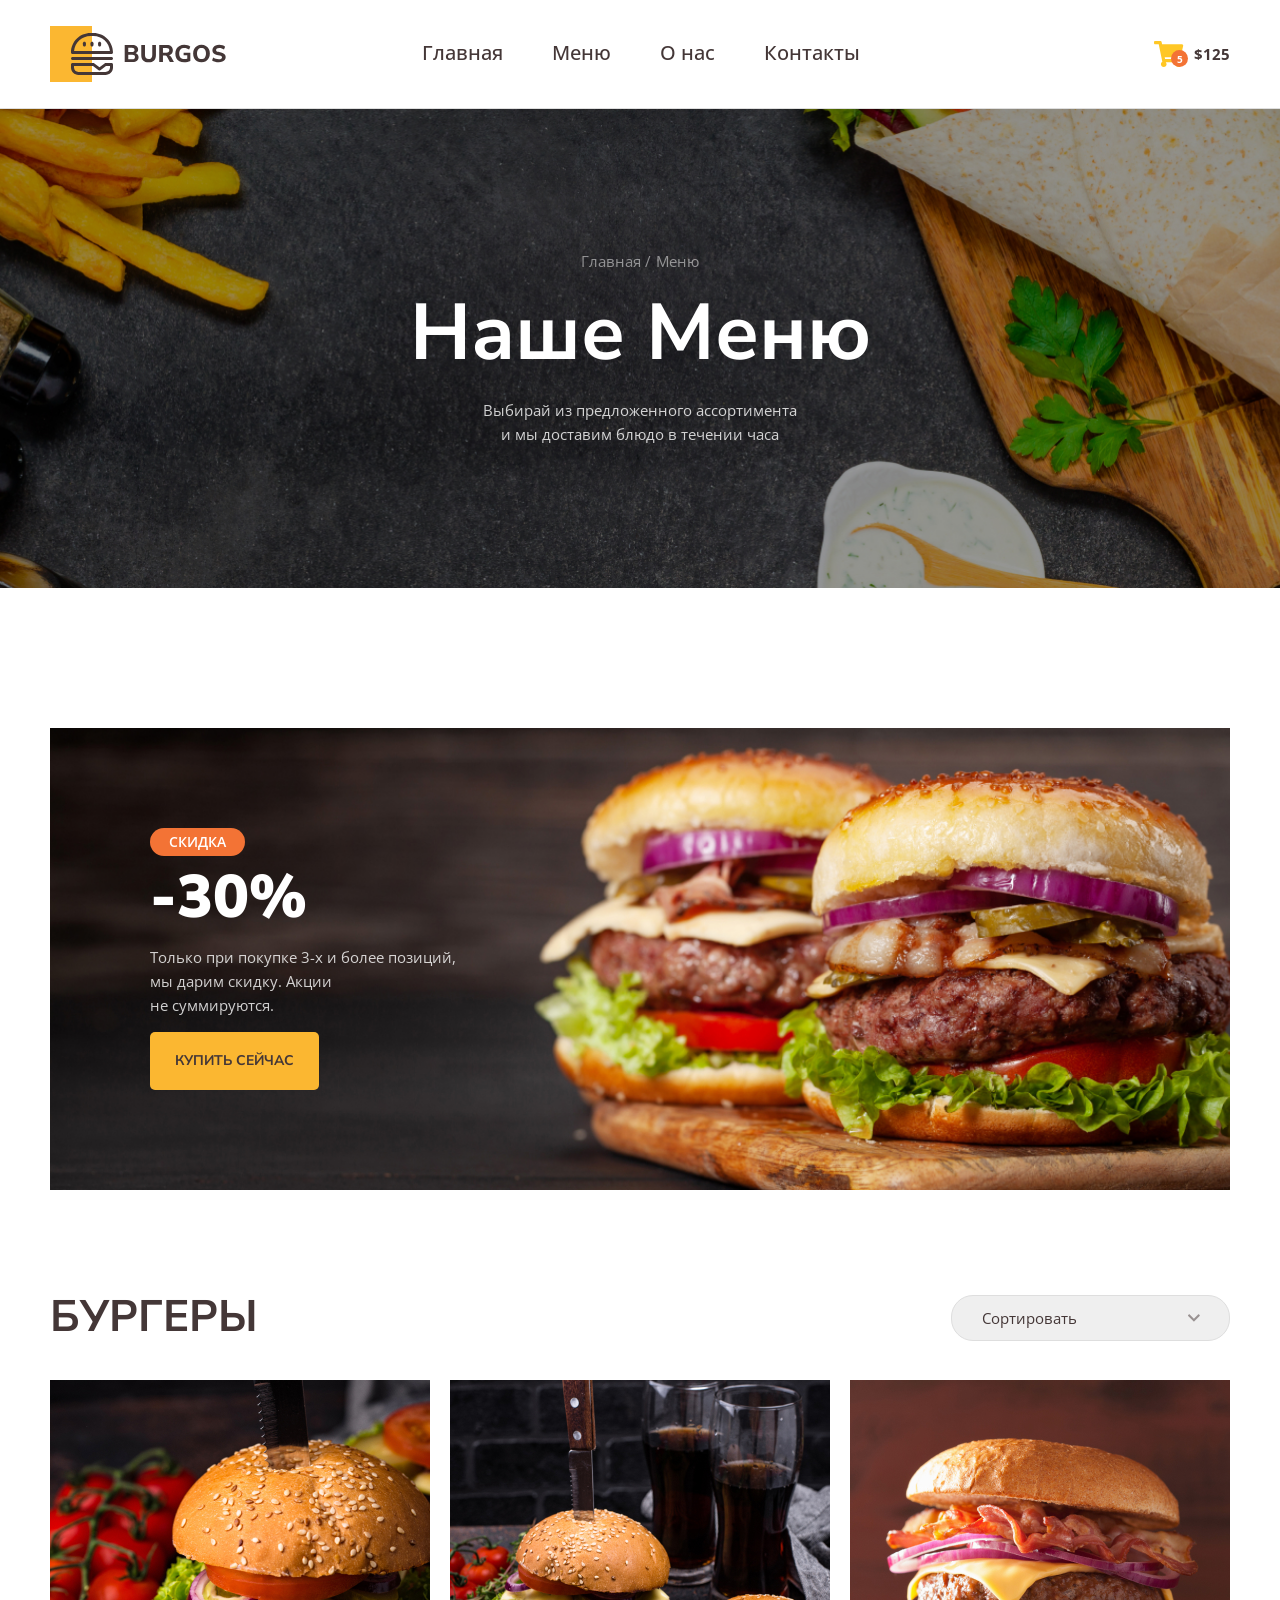
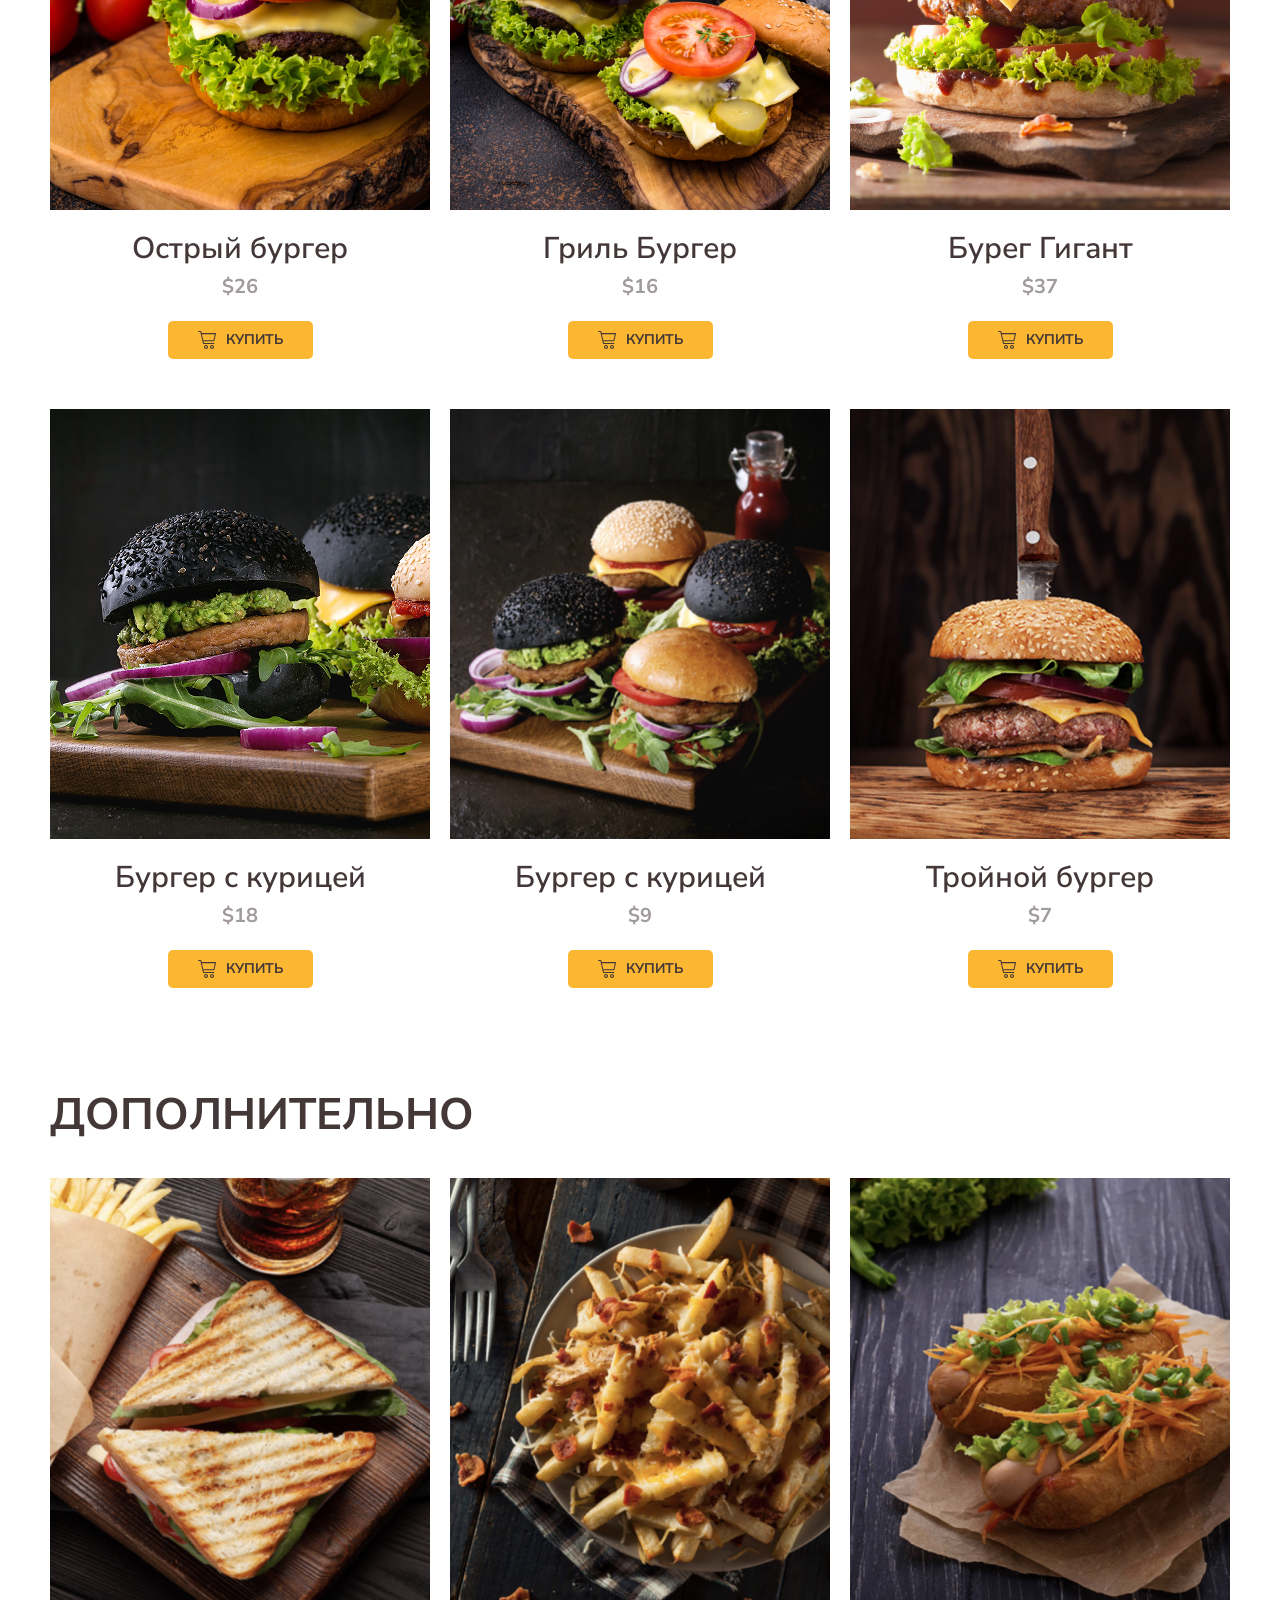
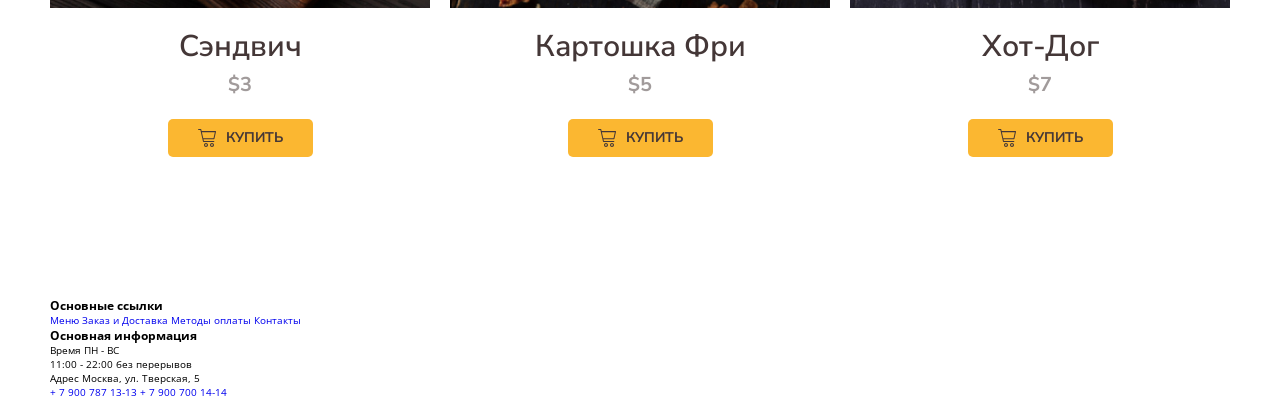
==== index.html @ 6059bffb "menu, additional, footer start" ====
<!DOCTYPE html>
<html lang="ru">

<head>
  <meta charset="UTF-8">
  <meta name="viewport" content="width=device-width, initial-scale=1.0">
  <title>Burger</title>
  <link rel="preconnect" href="https://fonts.googleapis.com">
  <link rel="preconnect" href="https://fonts.gstatic.com" crossorigin>
  <link
    href="https://fonts.googleapis.com/css2?family=Nunito+Sans:ital,opsz,wght@0,6..12,200..1000;1,6..12,200..1000&family=Open+Sans:ital,wght@0,300..800;1,300..800&display=swap"
    rel="stylesheet">
  <link rel="stylesheet" href="css/style.css">
</head>

<body>
  <header class="header">
    <div class="container">
      <div class="header-wrapper">
        <div class="logo"></div>
        <nav class="nav">
          <a class="nav-link" href="#">Главная</a>
          <a class="nav-link" href="#">Меню</a>
          <a class="nav-link" href="#">О нас</a>
          <a class="nav-link" href="#">Контакты</a>
        </nav>
        <a class="cart" href="#">
          $125
          <span class="cart-count">5</span>
        </a>
      </div>
    </div>
  </header>
  <section class="hero">
    <div class="container">
      <ul class="breadcrumbs">
        <li class="breadcrumbs-item">
          <a class="breadcrumbs-link" href="#">Главная</a>
        </li>
        <li class="breadcrumbs-item">Меню</li>
      </ul>
      <h1 class="hero-title">Наше Меню</h1>
      <p class="hero-description">
        Выбирай из предложенного ассортимента и мы доставим блюдо в&nbsp;течении часа
      </p>
    </div>
  </section>
  <section class="banner">
    <div class="container">
      <div class="banner-wrapper">
        <h2 class="banner-title">
          <span>Скидка</span>
          -30%
        </h2>
        <p class="banner-description">
          Только при покупке 3-х и более позиций,
          мы дарим скидку. Акции не&nbsp;суммируются.
        </p>
        <button type="button" class="banner-btn">
          Купить сейчас
        </button>
      </div>
    </div>
  </section>
  <main>
    <section>
      <div class="container">
        <div class="menu">
          <div class="menu-header">
            <h2 class="menu-title">Бургеры</h2>
            <select class="menu-select">
              <option value="Сортировать" disabled selected>Сортировать</option>
              <option value="По умолчанию">По умолчанию</option>
              <option value="">По убыванию цены</option>
              <option value="">По возрастанию цены</option>
            </select>
          </div>
          <div class="menu-box">
            <div class="menu-item">
              <div class="menu-thumb">
                <img src="../img/menu/01.jpg" alt="Острый бургер">
              </div>
              <h3 class="menu-name">Острый бургер</h3>
              <p class="menu-price">$26</p>
              <button class="menu-btn" type="button">Купить</button>
            </div>
            <div class="menu-item">
              <div class="menu-thumb">
                <img src="../img/menu/02.jpg" alt="Гриль Бургер">
              </div>
              <h3 class="menu-name">Гриль Бургер</h3>
              <p class="menu-price">$16</p>
              <button class="menu-btn" type="button">Купить</button>
            </div>
            <div class="menu-item">
              <div class="menu-thumb">
                <img src="../img/menu/03.jpg" alt="Бурег Гигант">
              </div>
              <h3 class="menu-name">Бурег Гигант</h3>
              <p class="menu-price">$37</p>
              <button class="menu-btn" type="button">Купить</button>
            </div>
            <div class="menu-item">
              <div class="menu-thumb">
                <img src="../img/menu/04.jpg" alt="Бургер с курицей">
              </div>
              <h3 class="menu-name">Бургер с курицей</h3>
              <p class="menu-price">$18</p>
              <button class="menu-btn" type="button">Купить</button>
            </div>
            <div class="menu-item">
              <div class="menu-thumb">
                <img src="../img/menu/05.jpg" alt="Бургер с курицей">
              </div>
              <h3 class="menu-name">Бургер с курицей</h3>
              <p class="menu-price">$9</p>
              <button class="menu-btn" type="button">Купить</button>
            </div>
            <div class="menu-item">
              <div class="menu-thumb">
                <img src="../img/menu/06.jpg" alt="Тройной бургер">
              </div>
              <h3 class="menu-name">Тройной бургер</h3>
              <p class="menu-price">$7</p>
              <button class="menu-btn" type="button">Купить</button>
            </div>
          </div>
        </div>
      </div>
    </section>
    <section>
      <div class="container">
        <div class="menu">
          <div class="menu-header">
            <h2 class="menu-title">Дополнительно</h2>
          </div>
          <div class="menu-box menu-box--additional">
            <div class="menu-item">
              <div class="menu-thumb">
                <img src="../img/menu/add-01.jpg" alt="Сэндвич">
              </div>
              <h3 class="menu-name">Сэндвич</h3>
              <p class="menu-price">$3</p>
              <button class="menu-btn" type="button">Купить</button>
            </div>
            <div class="menu-item">
              <div class="menu-thumb">
                <img src="../img/menu/add-02.jpg" alt="Картошка Фри">
              </div>
              <h3 class="menu-name">Картошка Фри</h3>
              <p class="menu-price">$5</p>
              <button class="menu-btn" type="button">Купить</button>
            </div>
            <div class="menu-item">
              <div class="menu-thumb">
                <img src="../img/menu/add-03.jpg" alt="Хот-Дог">
              </div>
              <h3 class="menu-name">Хот-Дог</h3>
              <p class="menu-price">$7</p>
              <button class="menu-btn" type="button">Купить</button>
            </div>
          </div>
        </div>
      </div>
    </section>
  </main>

  <footer class="footer">
    <div class="container">
      <div class="footer-wrapper">
        <a class="footer-logo" href="#"></a>
        <div class="footer-item">
          <h3 class="footer-title">Основные ссылки</h3>
          <nav class="footer-nav">
            <a href="#">Меню</a>
            <a href="#">Заказ и Доставка</a>
            <a href="#">Методы оплаты</a>
            <a href="#">Контакты</a>
          </nav>
        </div>
        <div class="footer-item">
          <h3 class="footer-title">Основная информация</h3>
          <ul class="footer-list">
            <li>
              <span>Время</span>
              ПН - ВС<br>
              11:00 - 22:00 без перерывов
            </li>
            <li>
              <span>Адрес</span>
              Москва, ул. Тверская, 5
            </li>
          </ul>
        </div>
        <div class="footer-item">
          <a class="footer-tel" href="tel:+79007871313">+ 7 900 787 13-13</a>
          <a class="footer-tel" href="tel:+79007001414">+ 7 900 700 14-14</a>
        </div>
      </div>
    </div>
  </footer>

</body>

</html>
---- css/style.css ----
html {
  box-sizing: border-box;
}

*,
*::after,
*::before {
  box-sizing: inherit;
}

ul[class],
ol[class] {
  padding: 0;
}

ul[class] {
  list-style: none;
}

body,
h1,
h2,
h3,
h4,
h5,
h6,
p,
ul[class],
ol[class],
li,
figure,
figcaption,
blockquote,
dl,
dd {
  margin: 0;
}

img {
  display: block;
  max-width: 100%;
}

input,
button,
textarea,
select {
  font: inherit;
}

a {
  text-decoration: none;
}

/*** GENERAL STYLES ***/

:root {
  --open-sans: "Open Sans", sans-serif;
  --nanito-sans: "Nunito Sans", sans-serif;

  --accent-light: #fbb731;
  --accent-dark: #f37335;
  --dark: #443737;
  --light: #fff;
  --light-rgb: 255, 255, 255;
  --dark-rgb: 68, 55, 55;

  --line: #dedede;
}

html {
  font-size: 62.5%;
}

body {
  font-family: var(--open-sans);
}

.container {
  width: 100%;
  max-width: 121rem;
  margin: 0 auto;
  padding: 0 1.5rem;
}

/*** HEADER ***/

.header {
  border-bottom: 1px solid var(--line);
}

.header-wrapper {
  display: flex;
  align-items: center;
  gap: 19.6rem;
  padding: 2.6rem 0;
}

.logo {
  width: 17.6rem;
  height: 5.6rem;
  background-image: url(../img/logo.svg);
  background-repeat: no-repeat;
  background-size: contain;
}

.nav {
  flex-grow: 1;
  display: flex;
  gap: 4.9rem;
}

.nav-link {
  color: var(--dark);
  font-size: 2rem;
  font-weight: 500;
  line-height: 1.2;
}

.nav-link:after {
  content: "";
  display: block;
  width: 100%;
  height: 3px;
  border-radius: 1.5px;
  background-color: transparent;
}

.nav-link:hover:after {
  background-color: var(--accent-light);
}

.cart {
  display: flex;
  align-items: center;
  gap: 1rem;

  color: var(--dark);
  font-size: 1.5rem;
  font-weight: 700;
  position: relative;
}

.cart::before {
  content: "";
  display: block;
  width: 3rem;
  height: 2.6rem;
  background-image: url(../img/shopping-cart.svg);
  background-repeat: no-repeat;
  background-size: contain;
}

.cart-count {
  display: flex;
  align-items: center;
  justify-content: center;

  width: 1.7rem;
  height: 1.7rem;
  background-color: var(--accent-dark);
  border-radius: 100%;
  color: var(--light);
  font-size: 1rem;
  position: absolute;
  bottom: 0;
  left: 1.7rem;
}

/*** HERO ***/

.hero {
  background-image: url(../img/hero.jpg);
  background-repeat: no-repeat;
  background-size: cover;
  background-position: center center;
  text-align: center;
  padding: 14.2rem 0;
  margin-bottom: 14rem;
}

.breadcrumbs {
  display: flex;
  align-items: center;
  justify-content: center;
  gap: 1.5rem;
  color: rgba(var(--light-rgb), 0.5);
  font-size: 1.5rem;
}

.breadcrumbs-item {
  position: relative;
}

.breadcrumbs-item:not(:last-child)::after {
  content: "/";
  position: absolute;
  right: -1rem;
}

.breadcrumbs-link {
  color: rgba(var(--light-rgb), 0.5);
}

.breadcrumbs-link:hover {
  color: var(--accent-light);
}

.hero-title {
  font-family: var(--nanito-sans);
  font-size: 7.9rem;
  font-weight: 700;
  color: var(--light);
  margin: 0.8rem 0 1.1rem;
}

.hero-description {
  max-width: 32rem;
  font-size: 1.5rem;
  line-height: 1.6;
  color: rgba(var(--light-rgb), 0.8);
  margin: 0 auto;
}

/*** BANNER ***/

.banner {
  color: var(--light);
}

.banner-wrapper {
  background-image: url(../img/banner.jpg);
  background-repeat: no-repeat;
  background-size: cover;
  padding: 10rem;
  margin-bottom: 10rem;
}

.banner-title {
  font-family: var(--nanito-sans);
  font-size: 6rem;
  font-weight: 900;
  line-height: 1.27;
  margin-bottom: 1rem;
}

.banner-title span {
  display: block;
  max-width: 9.5rem;

  background-color: var(--accent-dark);
  border-radius: 14px;

  font-family: var(--open-sans);
  font-size: 1.4rem;
  font-weight: 600;
  line-height: 1.28;
  text-transform: uppercase;
  text-align: center;
  padding: 0.5rem 0;
  margin-bottom: 0.3rem;
}

.banner-description {
  max-width: 30.8rem;
  font-size: 1.5rem;
  line-height: 1.6;
  color: rgba(var(--light-rgb), 0.8);
  margin-bottom: 1.5rem;
}

.banner-btn {
  max-height: 5.8rem;
  border: none;
  border-radius: 5px;
  color: var(--dark);
  background-color: var(--accent-light);
  cursor: pointer;

  font-family: var(--nanito-sans);
  font-size: 1.4rem;
  font-weight: 700;
  line-height: 1.28;
  text-transform: uppercase;
  text-align: center;
  padding: 2rem 2.5rem;
}

.banner-btn:hover {
  background-color: var(--accent-dark);
  color: var(--light);
}

/*** MENU ***/

.menu-header {
  display: flex;
  justify-content: space-between;
  align-items: center;
  margin-bottom: 3.4rem;
}

.menu-title {
  font-family: var(--nanito-sans);
  font-weight: 700;
  font-size: 4.4rem;
  line-height: 1.27;
  text-transform: uppercase;
  color: var(--dark);
}

.menu-select {
  flex-basis: 27.9rem;
  border: 1px solid var(--line);
  border-radius: 22px;

  appearance: none;
  background-image: url(../img/chevron-down.svg);
  background-size: 1.2rem 0.8rem;
  background-repeat: no-repeat;
  background-position: 89% center;

  font-weight: 400;
  font-size: 1.5rem;
  line-height: 1.6;
  color: var(--dark);
  padding: 1rem 3rem;
}

.menu-box {
  font-family: var(--nanito-sans);

  display: grid;
  grid-template-columns: repeat(3, 1fr);
  grid-template-rows: auto;
  gap: 5rem 2rem;
  margin-bottom: 10rem;
}

.menu-thumb {
  width: 100%;
  height: 43rem;
  position: relative;
  overflow: hidden;
  margin-bottom: 2rem;
}

.menu-thumb img {
  width: 100%;
  height: 100%;
  position: absolute;
  left: 50%;
  top: 50%;
  transform: translate(-50%, -50%);
  object-fit: cover;
}

.menu-name {
  font-size: 3rem;
  font-weight: 600;
  line-height: 1.27;
  text-align: center;
  color: var(--dark);
  margin-bottom: 0.5rem;
}

.menu-price {
  font-size: 2rem;
  font-weight: 700;
  line-height: 1.4;
  text-align: center;
  color: rgba(var(--dark-rgb), 0.5);
  margin-bottom: 2rem;
}

.menu-btn {
  margin: 0 auto;

  display: flex;
  align-items: center;
  justify-content: center;
  gap: 1rem;

  background-color: var(--accent-light);
  border: none;
  border-radius: 5px;
  cursor: pointer;

  font-size: 1.4rem;
  font-weight: 700;
  line-height: 1.29;
  text-align: center;
  text-transform: uppercase;
  color: var(--dark);
  padding: 1rem 3rem;
}

.menu-btn::before {
  content: "";
  display: block;
  width: 1.8rem;
  height: 1.8rem;
  background-image: url(../img/btn-cart.svg);
  background-repeat: no-repeat;
  background-size: contain;
}

/***  ADDITIONAL ***/

.menu-box--additional {
  margin-bottom: 14rem;
}

/*** FOOTER ***/
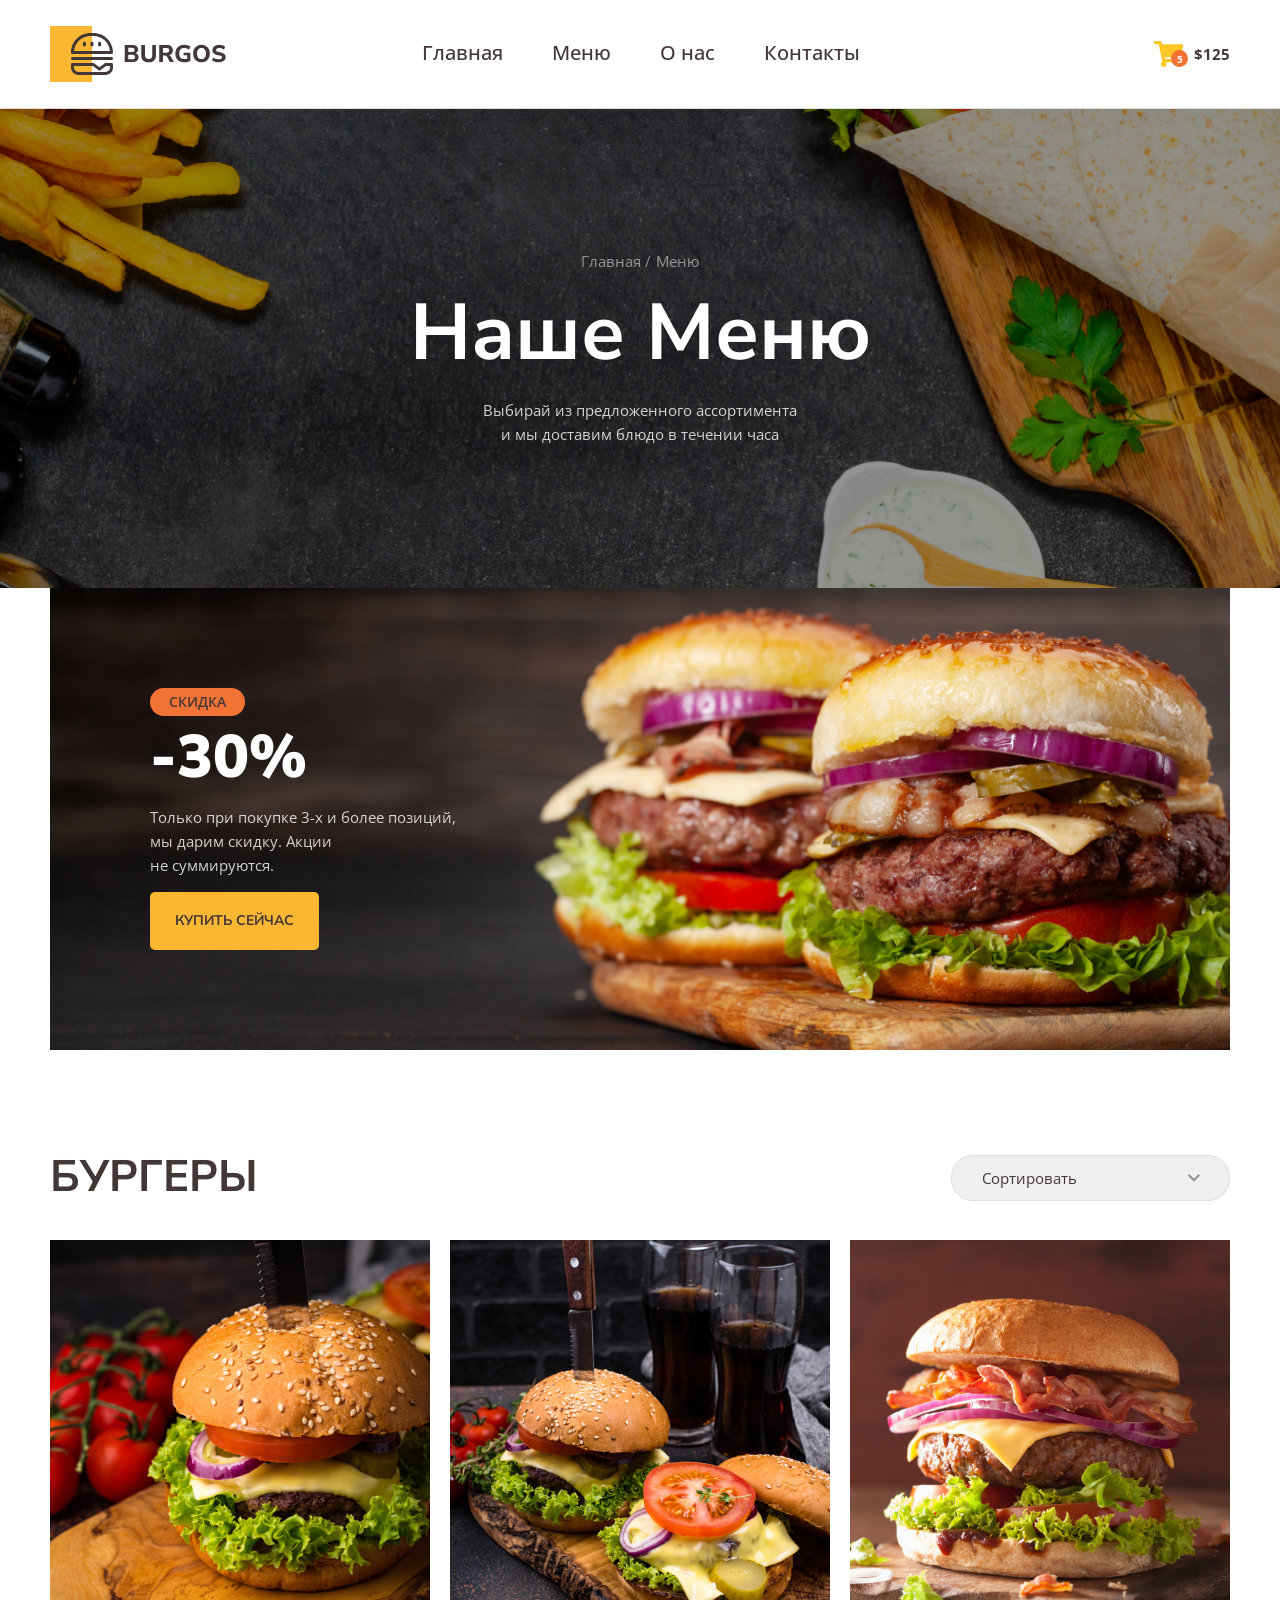
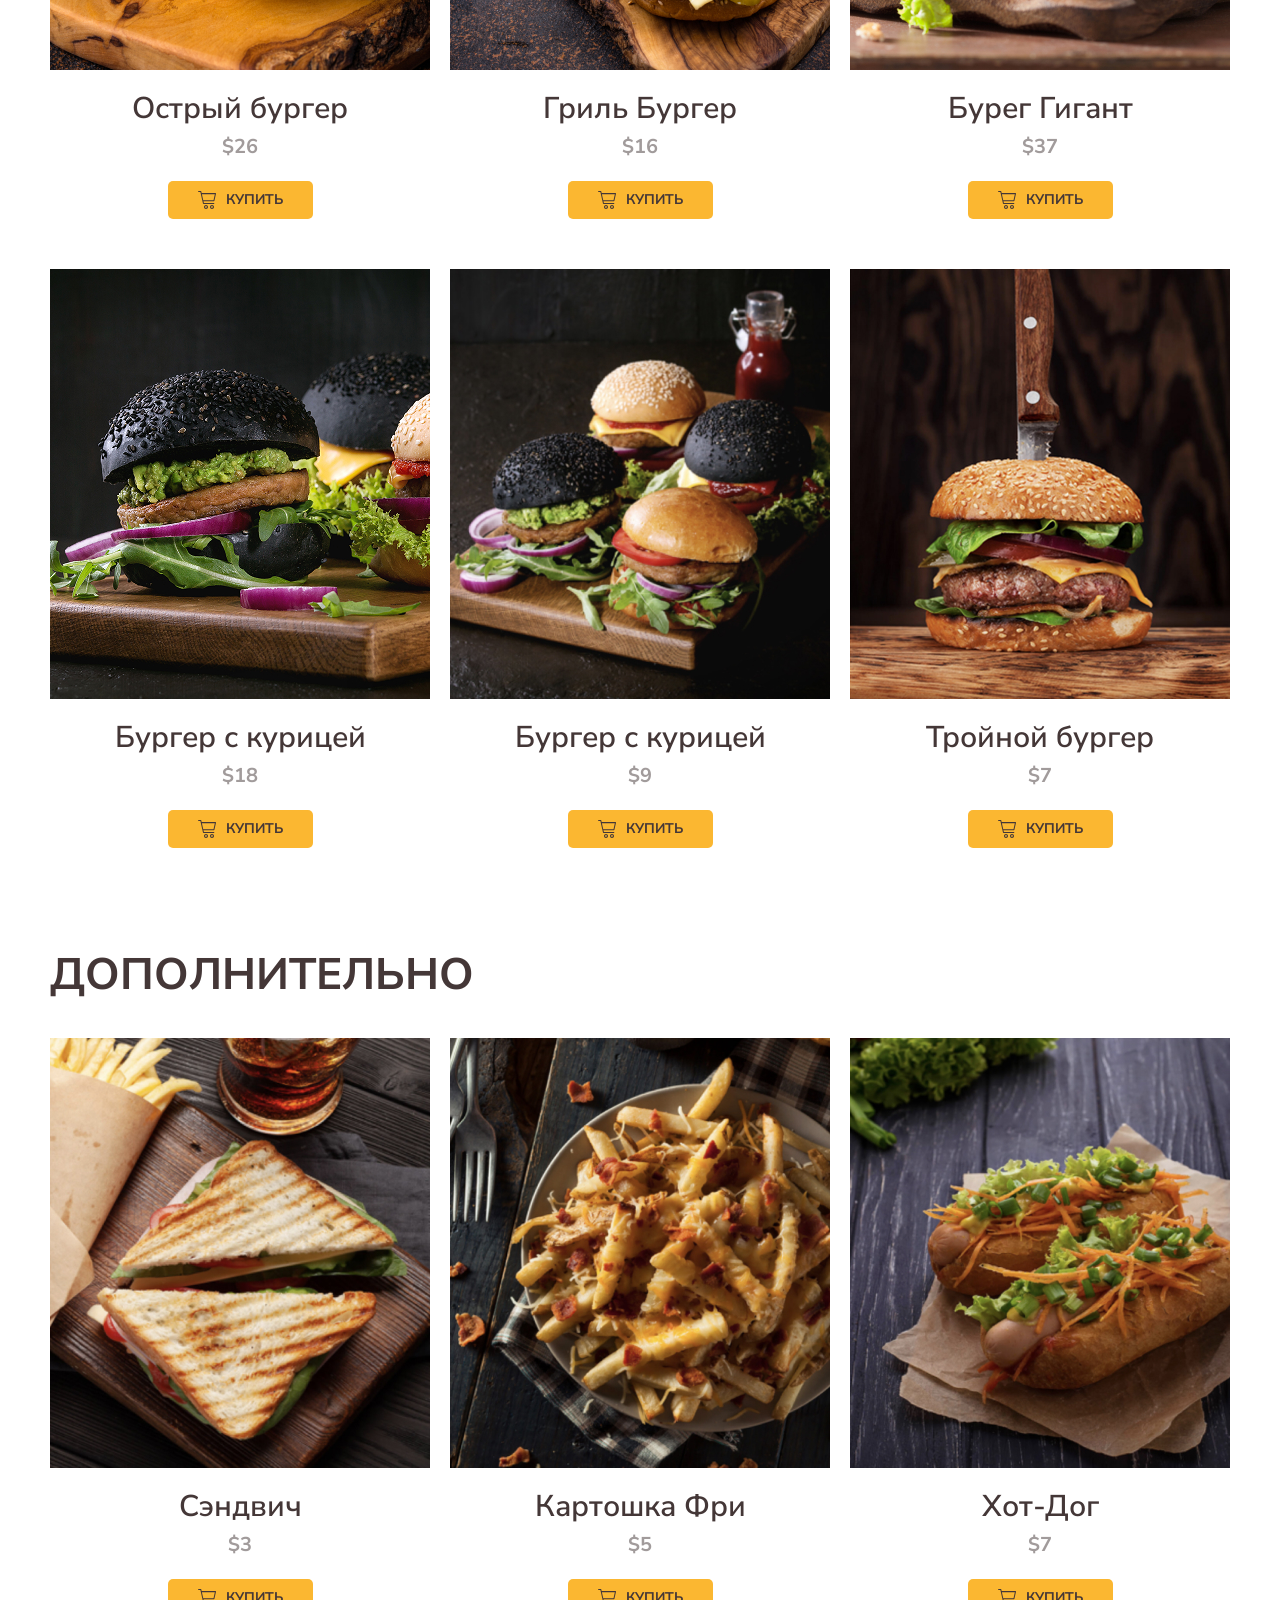
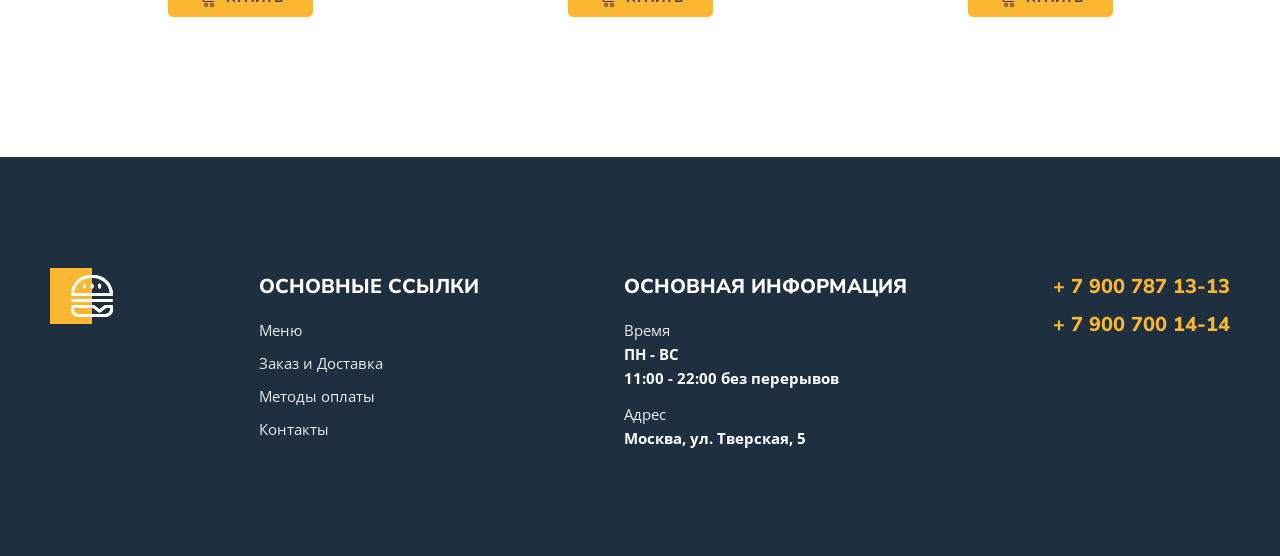
==== commit eb1502d3: "Footer and Contact page" ====
--- a/index.html
+++ b/index.html
@@ -78,7 +78,7 @@
           <div class="menu-box">
             <div class="menu-item">
               <div class="menu-thumb">
-                <img src="../img/menu/01.jpg" alt="Острый бургер">
+                <img src="img/menu/01.jpg" alt="Острый бургер">
               </div>
               <h3 class="menu-name">Острый бургер</h3>
               <p class="menu-price">$26</p>
@@ -86,7 +86,7 @@
             </div>
             <div class="menu-item">
               <div class="menu-thumb">
-                <img src="../img/menu/02.jpg" alt="Гриль Бургер">
+                <img src="img/menu/02.jpg" alt="Гриль Бургер">
               </div>
               <h3 class="menu-name">Гриль Бургер</h3>
               <p class="menu-price">$16</p>
@@ -94,7 +94,7 @@
             </div>
             <div class="menu-item">
               <div class="menu-thumb">
-                <img src="../img/menu/03.jpg" alt="Бурег Гигант">
+                <img src="img/menu/03.jpg" alt="Бурег Гигант">
               </div>
               <h3 class="menu-name">Бурег Гигант</h3>
               <p class="menu-price">$37</p>
@@ -102,7 +102,7 @@
             </div>
             <div class="menu-item">
               <div class="menu-thumb">
-                <img src="../img/menu/04.jpg" alt="Бургер с курицей">
+                <img src="img/menu/04.jpg" alt="Бургер с курицей">
               </div>
               <h3 class="menu-name">Бургер с курицей</h3>
               <p class="menu-price">$18</p>
@@ -110,7 +110,7 @@
             </div>
             <div class="menu-item">
               <div class="menu-thumb">
-                <img src="../img/menu/05.jpg" alt="Бургер с курицей">
+                <img src="img/menu/05.jpg" alt="Бургер с курицей">
               </div>
               <h3 class="menu-name">Бургер с курицей</h3>
               <p class="menu-price">$9</p>
@@ -118,7 +118,7 @@
             </div>
             <div class="menu-item">
               <div class="menu-thumb">
-                <img src="../img/menu/06.jpg" alt="Тройной бургер">
+                <img src="img/menu/06.jpg" alt="Тройной бургер">
               </div>
               <h3 class="menu-name">Тройной бургер</h3>
               <p class="menu-price">$7</p>
@@ -137,7 +137,7 @@
           <div class="menu-box menu-box--additional">
             <div class="menu-item">
               <div class="menu-thumb">
-                <img src="../img/menu/add-01.jpg" alt="Сэндвич">
+                <img src="img/menu/add-01.jpg" alt="Сэндвич">
               </div>
               <h3 class="menu-name">Сэндвич</h3>
               <p class="menu-price">$3</p>
@@ -145,7 +145,7 @@
             </div>
             <div class="menu-item">
               <div class="menu-thumb">
-                <img src="../img/menu/add-02.jpg" alt="Картошка Фри">
+                <img src="img/menu/add-02.jpg" alt="Картошка Фри">
               </div>
               <h3 class="menu-name">Картошка Фри</h3>
               <p class="menu-price">$5</p>
@@ -153,7 +153,7 @@
             </div>
             <div class="menu-item">
               <div class="menu-thumb">
-                <img src="../img/menu/add-03.jpg" alt="Хот-Дог">
+                <img src="img/menu/add-03.jpg" alt="Хот-Дог">
               </div>
               <h3 class="menu-name">Хот-Дог</h3>
               <p class="menu-price">$7</p>
@@ -168,25 +168,27 @@
   <footer class="footer">
     <div class="container">
       <div class="footer-wrapper">
-        <a class="footer-logo" href="#"></a>
+        <a class="footer-logo" href="#">
+          <img src="img/logo-light-min.svg" alt="Burger logo light">
+        </a>
         <div class="footer-item">
           <h3 class="footer-title">Основные ссылки</h3>
           <nav class="footer-nav">
-            <a href="#">Меню</a>
-            <a href="#">Заказ и Доставка</a>
-            <a href="#">Методы оплаты</a>
-            <a href="#">Контакты</a>
+            <a class="footer-link" href="#">Меню</a>
+            <a class="footer-link" href="#">Заказ и Доставка</a>
+            <a class="footer-link" href="#">Методы оплаты</a>
+            <a class="footer-link" href="#">Контакты</a>
           </nav>
         </div>
         <div class="footer-item">
           <h3 class="footer-title">Основная информация</h3>
           <ul class="footer-list">
-            <li>
+            <li class="footer-list-item">
               <span>Время</span>
               ПН - ВС<br>
               11:00 - 22:00 без перерывов
             </li>
-            <li>
+            <li class="footer-list-item">
               <span>Адрес</span>
               Москва, ул. Тверская, 5
             </li>
--- a/css/style.css
+++ b/css/style.css
@@ -74,6 +74,7 @@
 
 body {
   font-family: var(--open-sans);
+  font-weight: 400;
 }
 
 .container {
@@ -115,6 +116,8 @@
   font-size: 2rem;
   font-weight: 500;
   line-height: 1.2;
+
+  transition: all 0.3s;
 }
 
 .nav-link:after {
@@ -175,8 +178,11 @@
   background-size: cover;
   background-position: center center;
   text-align: center;
-  padding: 14.2rem 0;
-  margin-bottom: 14rem;
+  padding: 14.2rem;
+}
+
+.hero-contact {
+  background-image: url(../img/hero-contact.jpg);
 }
 
 .breadcrumbs {
@@ -284,6 +290,8 @@
   text-transform: uppercase;
   text-align: center;
   padding: 2rem 2.5rem;
+
+  transition: all 0.3s;
 }
 
 .banner-btn:hover {
@@ -320,7 +328,6 @@
   background-repeat: no-repeat;
   background-position: 89% center;
 
-  font-weight: 400;
   font-size: 1.5rem;
   line-height: 1.6;
   color: var(--dark);
@@ -340,19 +347,22 @@
 .menu-thumb {
   width: 100%;
   height: 43rem;
-  position: relative;
   overflow: hidden;
   margin-bottom: 2rem;
+  /* position: relative; */
 }
 
 .menu-thumb img {
   width: 100%;
   height: 100%;
+  object-fit: cover;
+  /* Старый вариант подхода к картинкам
+
   position: absolute;
   left: 50%;
   top: 50%;
-  transform: translate(-50%, -50%);
-  object-fit: cover;
+  transform: translate(-50%, -50%); 
+  */
 }
 
 .menu-name {
@@ -393,6 +403,8 @@
   text-transform: uppercase;
   color: var(--dark);
   padding: 1rem 3rem;
+
+  transition: all 0.3s;
 }
 
 .menu-btn::before {
@@ -405,6 +417,11 @@
   background-size: contain;
 }
 
+.menu-btn:hover {
+  background-color: var(--accent-dark);
+  color: var(--light);
+}
+
 /***  ADDITIONAL ***/
 
 .menu-box--additional {
@@ -412,3 +429,201 @@
 }
 
 /*** FOOTER ***/
+
+.footer {
+  background-color: #1e2f40;
+  color: var(--light);
+}
+
+.footer-wrapper {
+  display: flex;
+  justify-content: space-between;
+  padding-top: 11.1rem;
+  padding-bottom: 10.6rem;
+}
+
+.footer-logo {
+  width: 6.3rem;
+  height: 5.6rem;
+  background-image: url(../img/logo-light-min.svg);
+  background-repeat: no-repeat;
+  background-size: contain;
+}
+
+.footer-title {
+  font-family: var(--nanito-sans);
+  font-weight: 800;
+  font-size: 2rem;
+  line-height: 1.9;
+  text-transform: uppercase;
+  padding-bottom: 1.2rem;
+}
+
+.footer-nav {
+  display: flex;
+  flex-direction: column;
+  gap: 0.9rem;
+}
+
+.footer-link {
+  font-size: 1.5rem;
+  line-height: 1.6;
+  color: rgba(var(--light-rgb), 0.9);
+
+  transition: all 0.3s;
+}
+
+.footer-link:hover {
+  color: var(--accent-light);
+}
+
+.footer-list-item {
+  font-weight: 700;
+  font-size: 1.5rem;
+  line-height: 1.6;
+  color: var(--light);
+}
+
+.footer-list-item:not(:last-child) {
+  padding-bottom: 1.2rem;
+}
+
+.footer-list-item span {
+  display: block;
+  font-weight: 400;
+  color: rgba(var(--light-rgb), 0.9);
+}
+
+.footer-tel {
+  display: block;
+  font-family: var(--nanito-sans);
+  font-weight: 800;
+  font-size: 2rem;
+  line-height: 1.9;
+  text-transform: uppercase;
+  color: var(--accent-light);
+
+  transition: all 0.3s;
+}
+
+.footer-tel:hover {
+  color: var(--light);
+}
+
+/*** PAGE CONTACTS ***/
+
+.contact {
+  display: flex;
+  gap: 2rem;
+  padding: 14rem 7.1rem 6rem 5.2rem;
+}
+
+.contact-map {
+  flex-basis: 68rem;
+}
+
+ul.contact-address {
+  flex-grow: 1;
+
+  display: flex;
+  flex-direction: column;
+  gap: 3rem;
+
+  padding-top: 5rem;
+
+  font-weight: 400;
+  font-size: 1.5rem;
+  line-height: 1.6;
+  color: var(--dark);
+}
+
+.contact-address span {
+  display: block;
+
+  font-family: var(--nanito-sans);
+  font-weight: 700;
+  font-size: 2rem;
+  line-height: 1.9;
+  text-transform: uppercase;
+}
+
+.contact-address span:last-child {
+  font-size: 1.5rem;
+  line-height: 2;
+}
+
+ul.contact-additionally {
+  display: flex;
+  justify-content: space-between;
+  padding-left: 5.2rem;
+  padding-right: 5.3rem;
+  margin-bottom: 14rem;
+}
+
+.contact-additionally li {
+  padding-left: 9.5rem;
+  position: relative;
+}
+
+span {
+  display: block;
+  font-size: 1.5rem;
+  line-height: 1.6;
+  color: var(--dark);
+}
+
+span .contact-info {
+  font-family: var(--nanito-sans);
+  font-weight: 700;
+  font-size: 2rem;
+  line-height: 1.4;
+}
+
+.contact-additionally a {
+  display: block;
+
+  font-family: var(--nanito-sans);
+  font-weight: 700;
+  font-size: 2rem;
+  line-height: 1.4;
+  color: var(--dark);
+}
+
+.contact-additionally li:nth-child(1):before {
+  content: "";
+  display: block;
+  width: 8rem;
+  height: 8rem;
+  background-image: url(../img/time.svg);
+  background-repeat: no-repeat;
+  background-size: contain;
+
+  position: absolute;
+  left: 0;
+}
+
+.contact-additionally li:nth-child(2):before {
+  content: "";
+  display: block;
+  width: 8rem;
+  height: 8rem;
+  background-image: url(../img/phone.svg);
+  background-repeat: no-repeat;
+  background-size: contain;
+
+  position: absolute;
+  left: 0;
+}
+
+.contact-additionally li:nth-child(3):before {
+  content: "";
+  display: block;
+  width: 8rem;
+  height: 8rem;
+  background-image: url(../img/location.svg);
+  background-repeat: no-repeat;
+  background-size: contain;
+
+  position: absolute;
+  left: 0;
+}
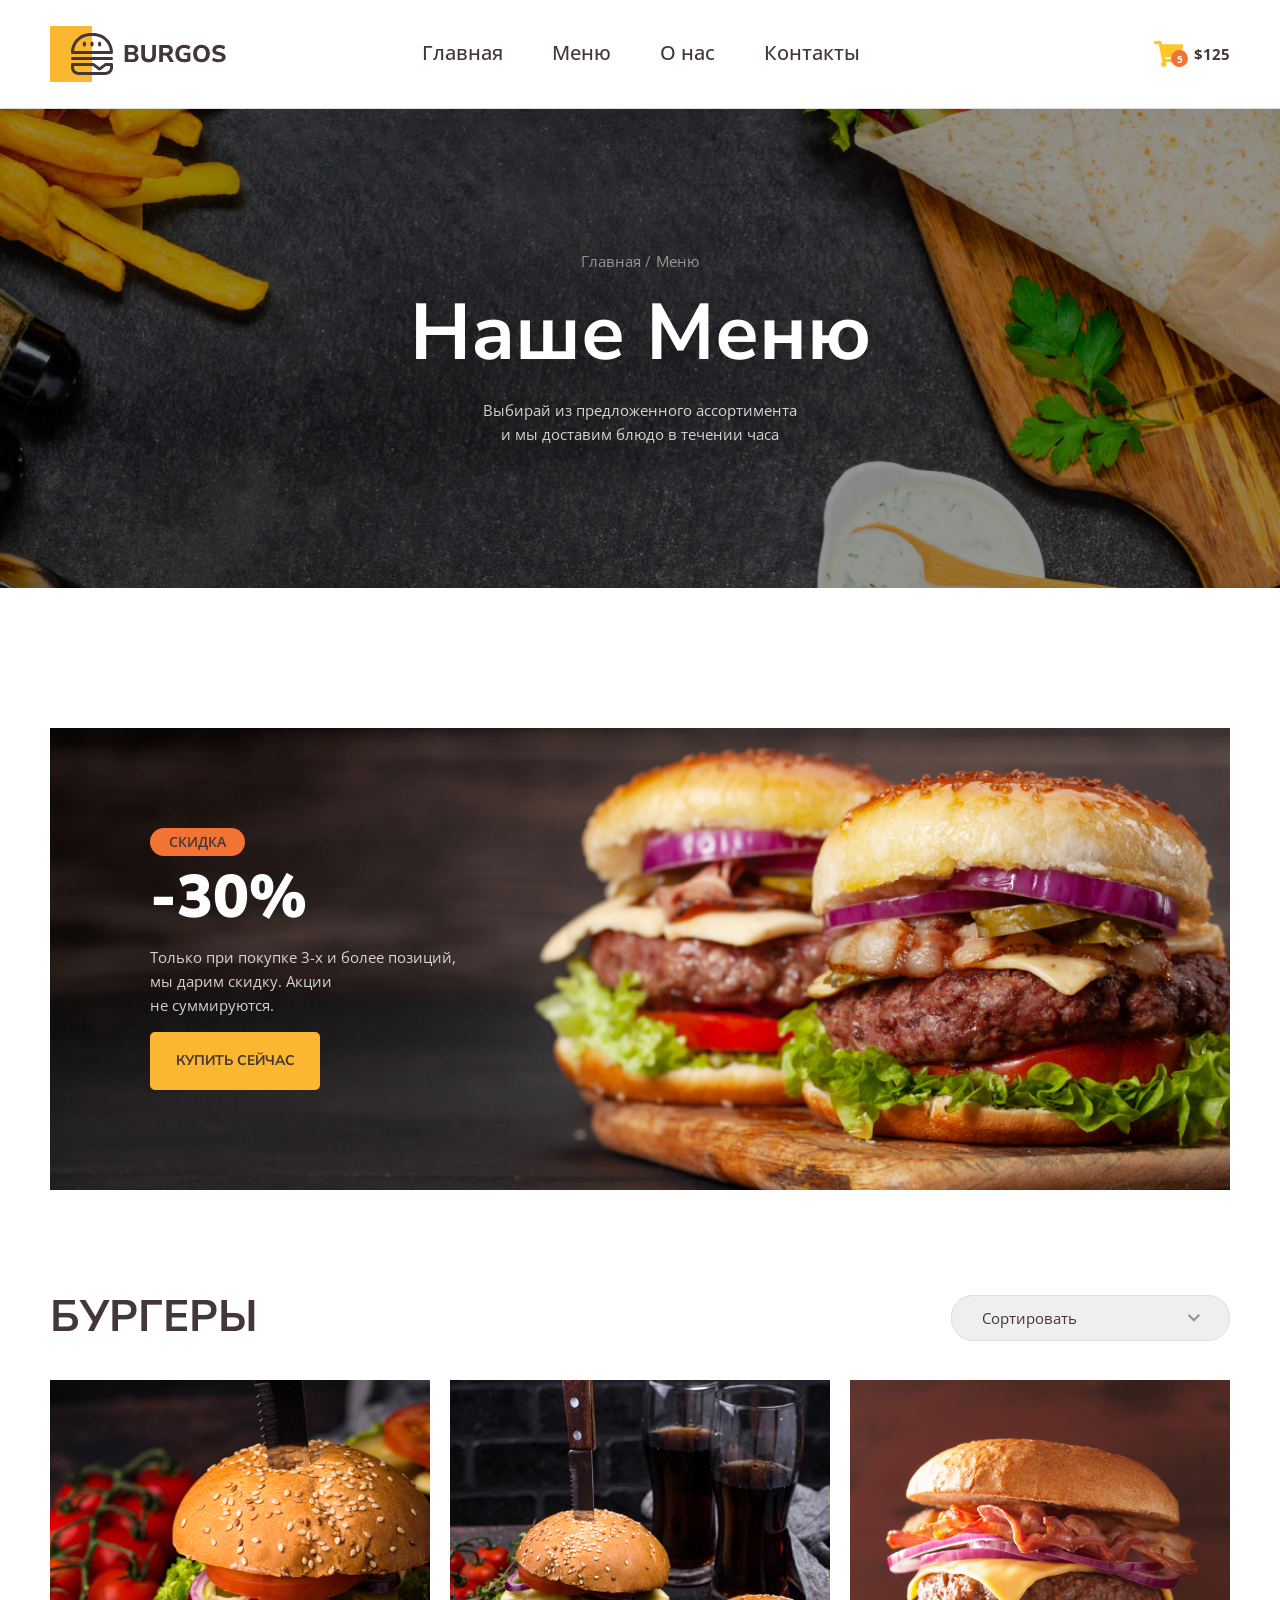
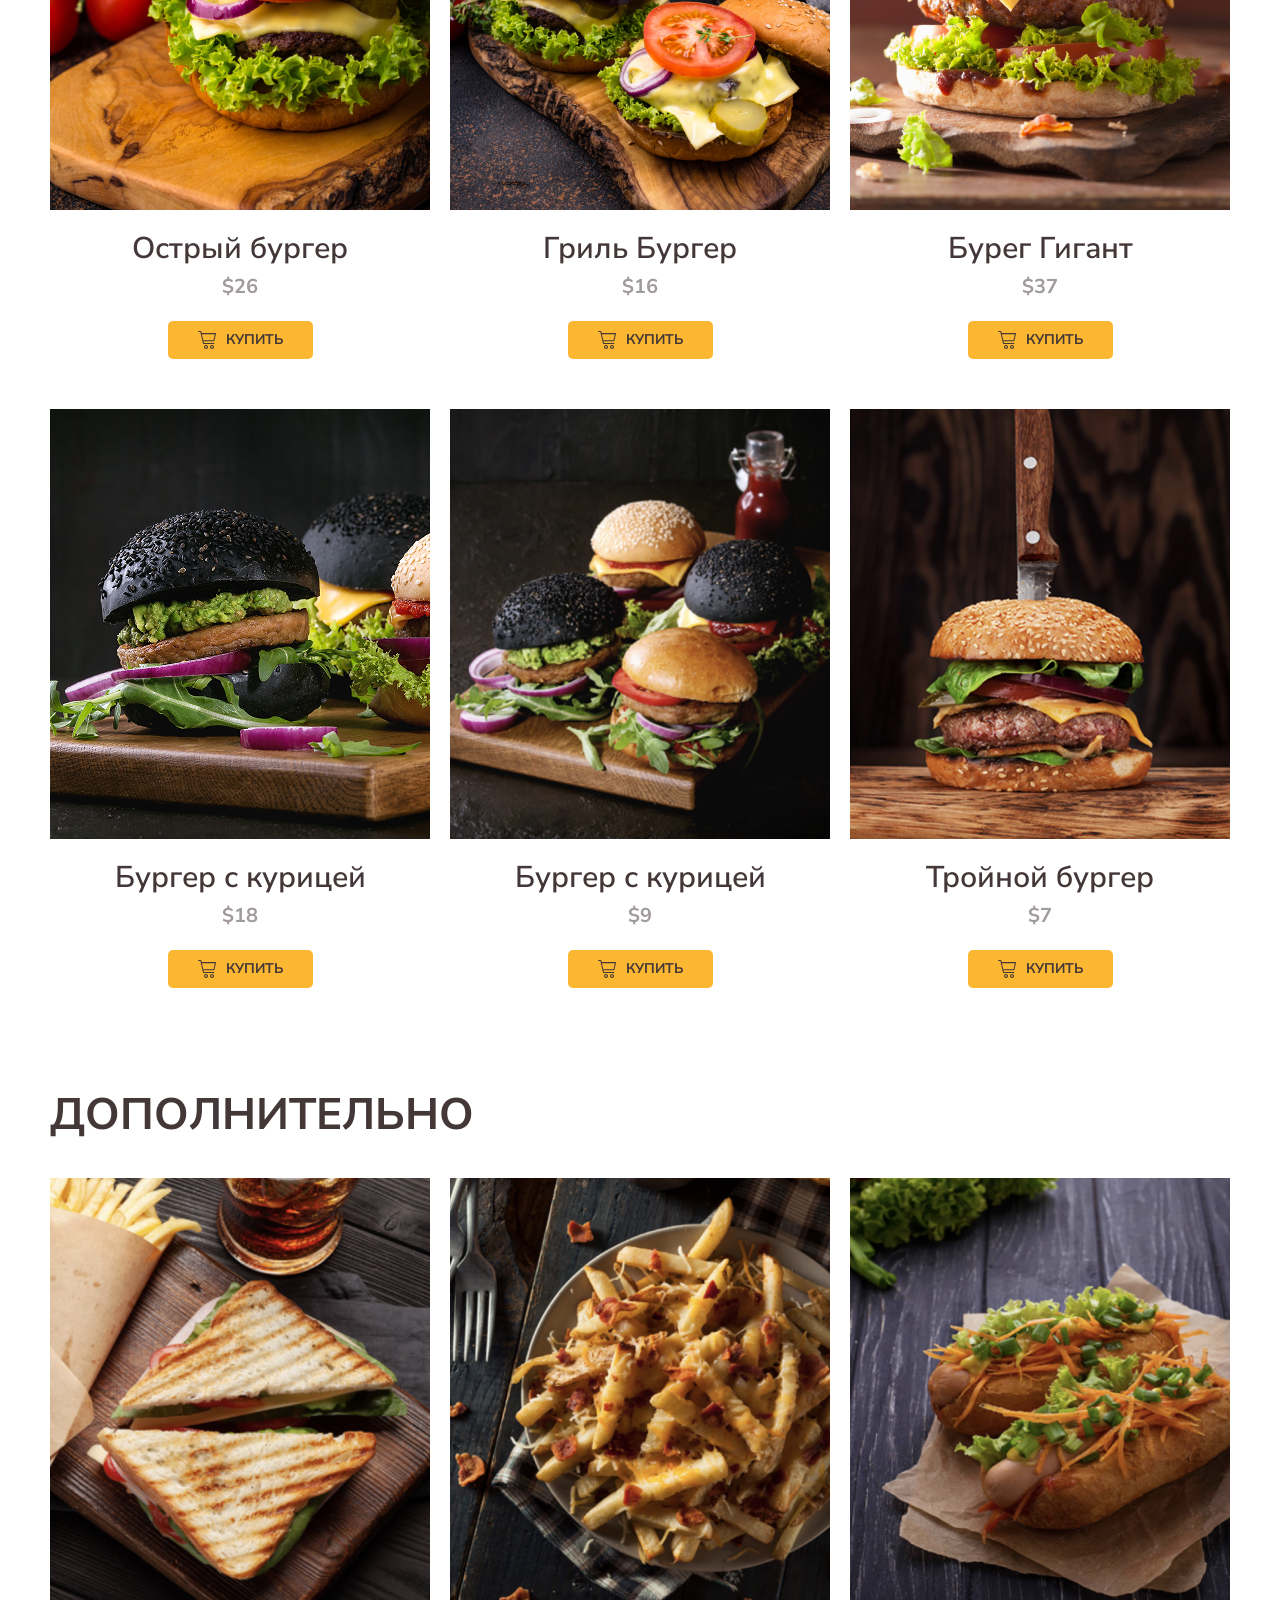
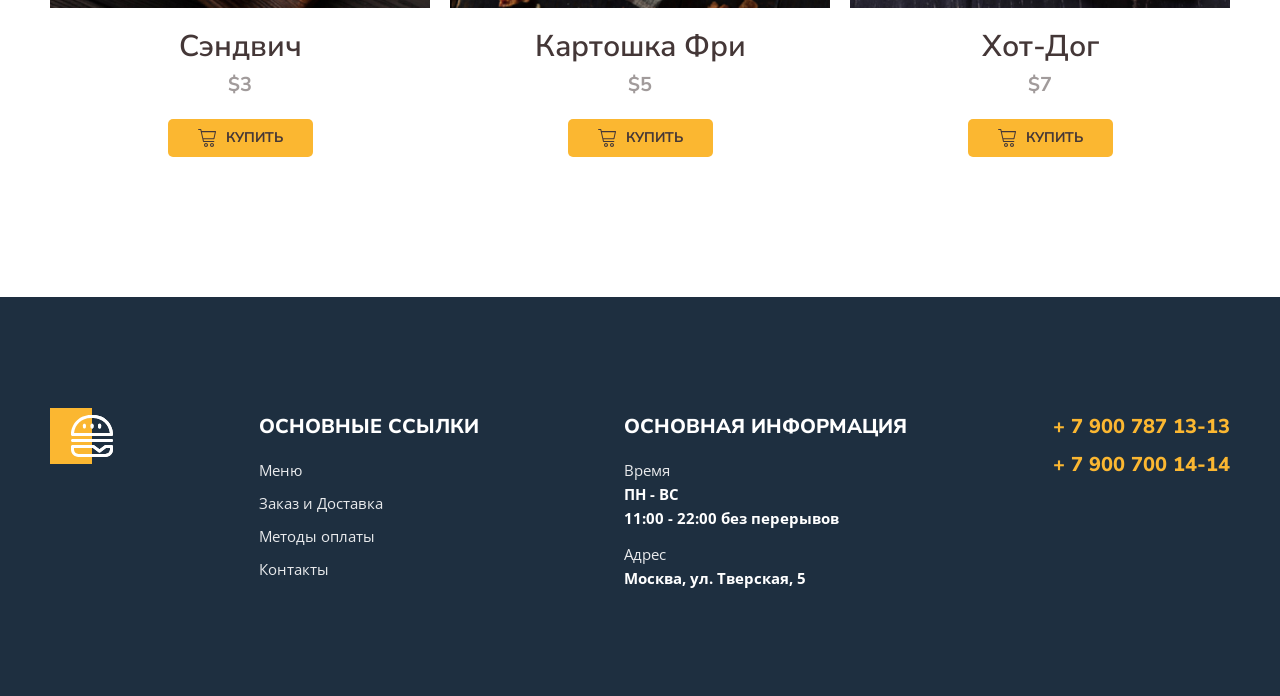
==== commit e8a6163e: "slow links" ====
--- a/index.html
+++ b/index.html
@@ -14,7 +14,7 @@
 </head>
 
 <body>
-  <header class="header">
+  <header class="header" id="headerTop">
     <div class="container">
       <div class="header-wrapper">
         <div class="logo"></div>
@@ -22,7 +22,7 @@
           <a class="nav-link" href="#">Главная</a>
           <a class="nav-link" href="#">Меню</a>
           <a class="nav-link" href="#">О нас</a>
-          <a class="nav-link" href="#">Контакты</a>
+          <a class="nav-link" href="contact.html">Контакты</a>
         </nav>
         <a class="cart" href="#">
           $125
@@ -56,14 +56,15 @@
           Только при покупке 3-х и более позиций,
           мы дарим скидку. Акции не&nbsp;суммируются.
         </p>
-        <button type="button" class="banner-btn">
+        <a class="banner-btn" href="#menuBurger">
           Купить сейчас
-        </button>
+        </a>
       </div>
     </div>
   </section>
+
   <main>
-    <section>
+    <section id="menuBurger">
       <div class="container">
         <div class="menu">
           <div class="menu-header">
@@ -177,7 +178,7 @@
             <a class="footer-link" href="#">Меню</a>
             <a class="footer-link" href="#">Заказ и Доставка</a>
             <a class="footer-link" href="#">Методы оплаты</a>
-            <a class="footer-link" href="#">Контакты</a>
+            <a class="footer-link" href="contact.html">Контакты</a>
           </nav>
         </div>
         <div class="footer-item">
@@ -202,6 +203,8 @@
     </div>
   </footer>
 
+  <a class="button-up hidden" id="btnUp" href="#headerTop">Наверх</a>
+  <script src="js/main.js"></script>
 </body>
 
 </html>
--- a/css/style.css
+++ b/css/style.css
@@ -170,6 +170,40 @@
   left: 1.7rem;
 }
 
+.button-up {
+  border-color: transparent;
+  border-radius: 5px;
+  color: var(--dark);
+  background-color: var(--accent-light);
+  cursor: pointer;
+
+  font-family: var(--nanito-sans);
+  font-size: 1.4rem;
+  font-weight: 700;
+  line-height: 1.28;
+  text-transform: uppercase;
+  text-align: center;
+  padding: 0.5rem 1rem;
+
+  transition: all 0.3s;
+
+  position: fixed;
+  right: 2.5rem;
+  bottom: 1rem;
+}
+
+.button-up:hover {
+  color: var(--light);
+}
+
+.button-up.hidden {
+  opacity: 0;
+}
+
+.button-up.visible {
+  opacity: 1;
+}
+
 /*** HERO ***/
 
 .hero {
@@ -179,6 +213,7 @@
   background-position: center center;
   text-align: center;
   padding: 14.2rem;
+  margin-bottom: 14rem;
 }
 
 .hero-contact {
@@ -276,6 +311,8 @@
 }
 
 .banner-btn {
+  display: block;
+  max-width: 17rem;
   max-height: 5.8rem;
   border: none;
   border-radius: 5px;
@@ -515,7 +552,7 @@
 .contact {
   display: flex;
   gap: 2rem;
-  padding: 14rem 7.1rem 6rem 5.2rem;
+  padding: 0 7.1rem 6rem 5.2rem;
 }
 
 .contact-map {
@@ -627,3 +664,7 @@
   position: absolute;
   left: 0;
 }
+
+/*** MEDIA ***/
+
+@media;
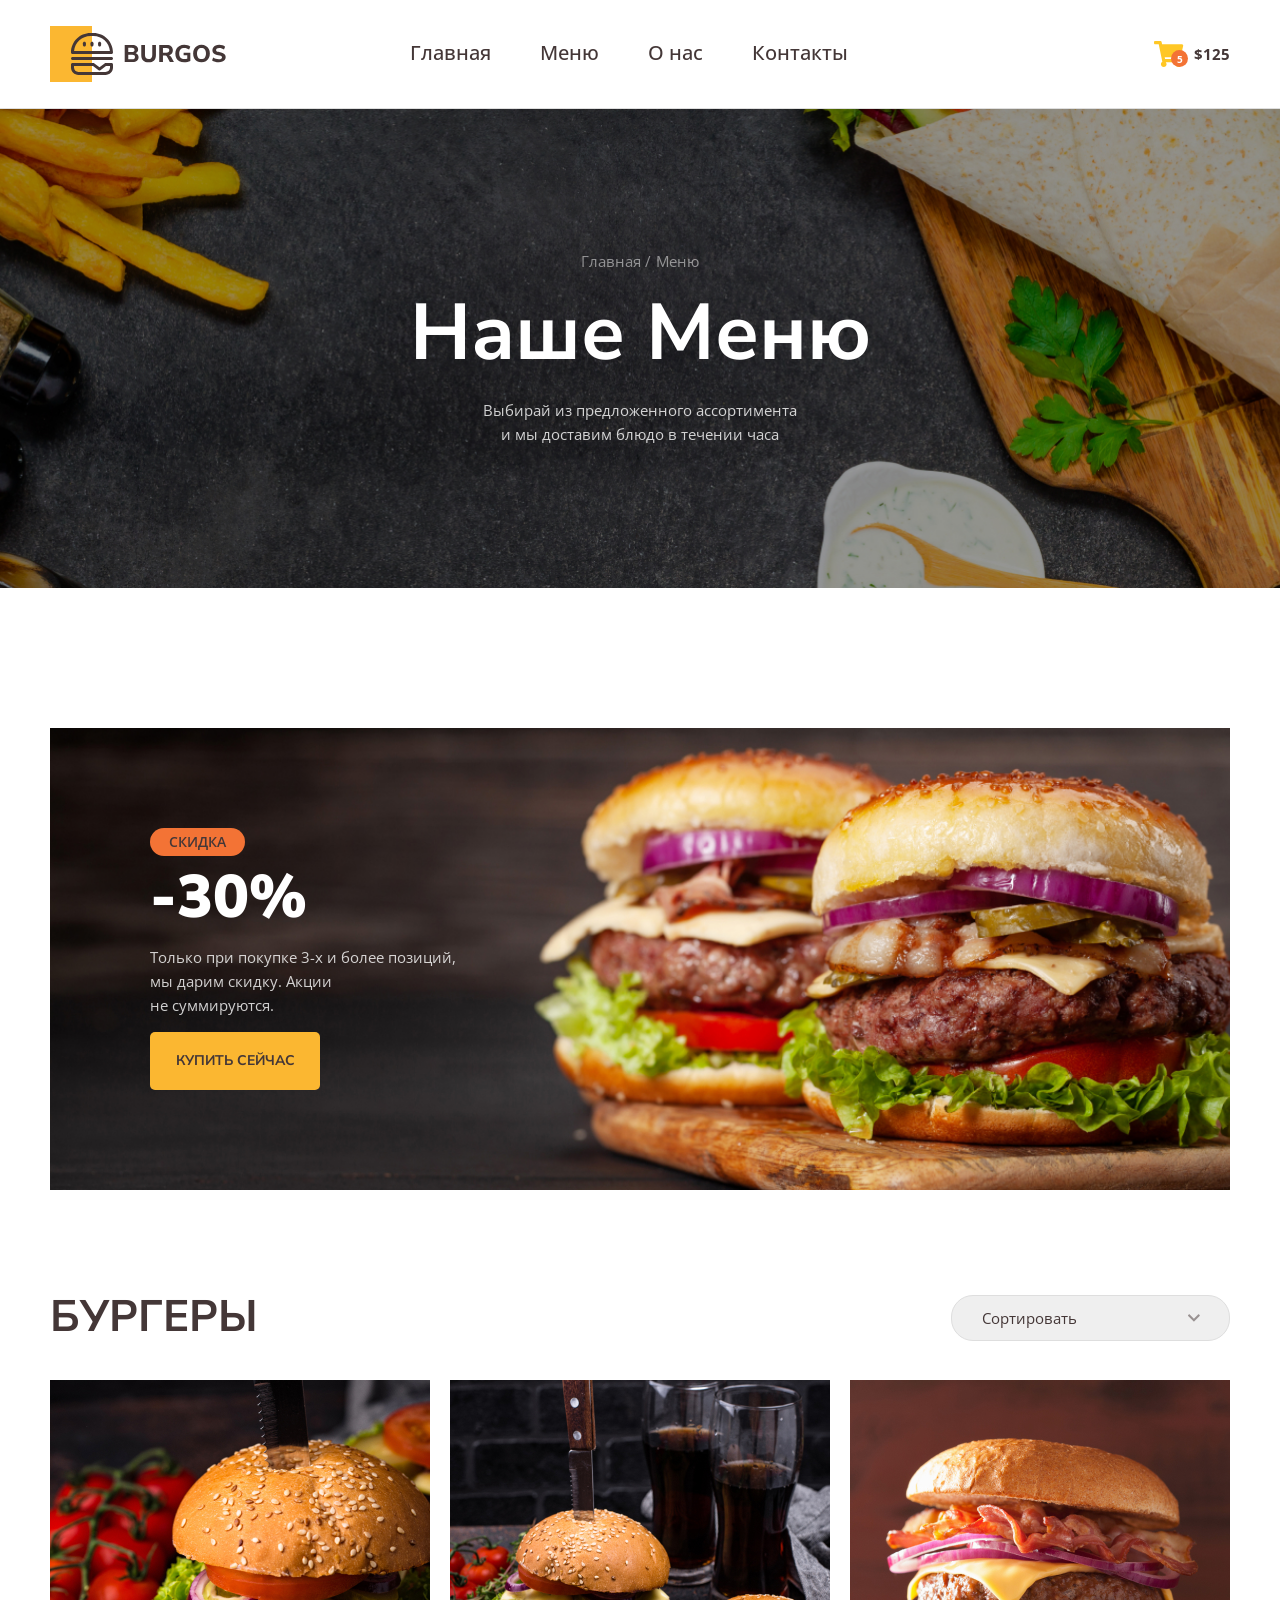
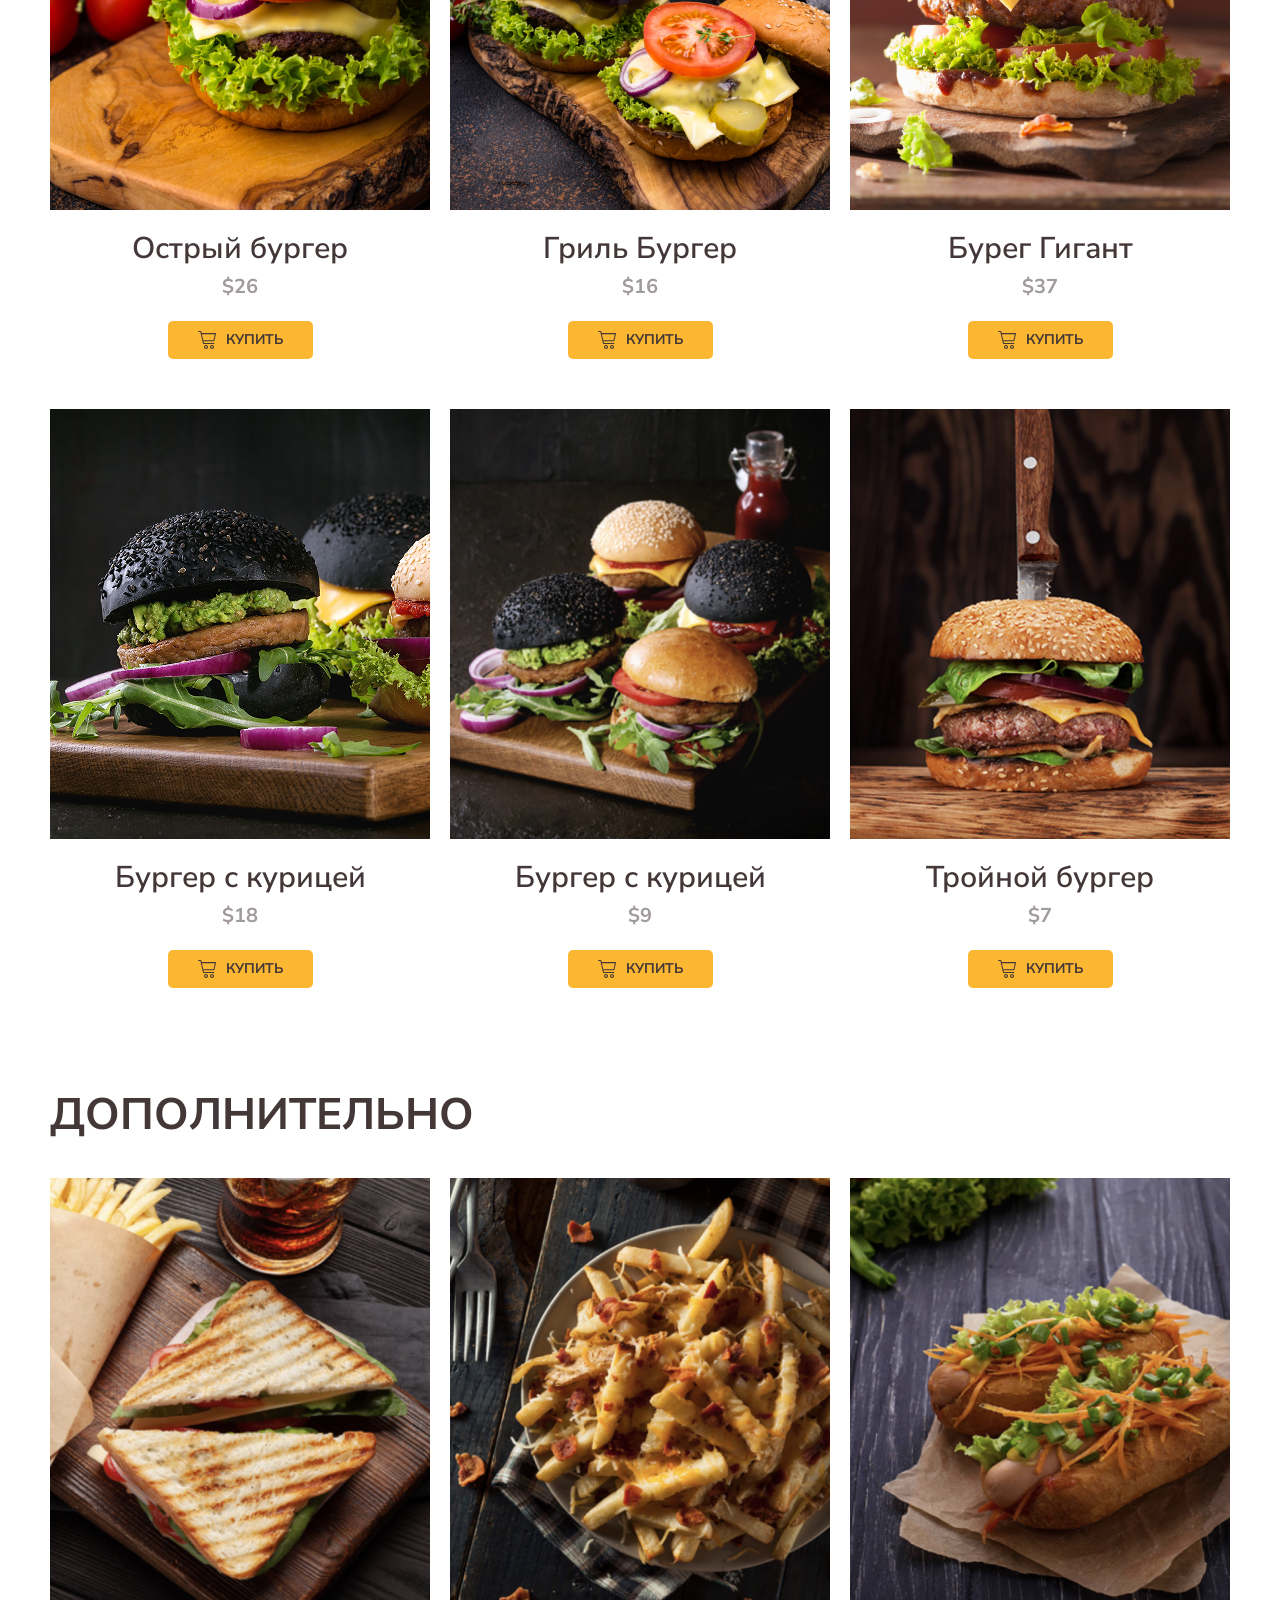
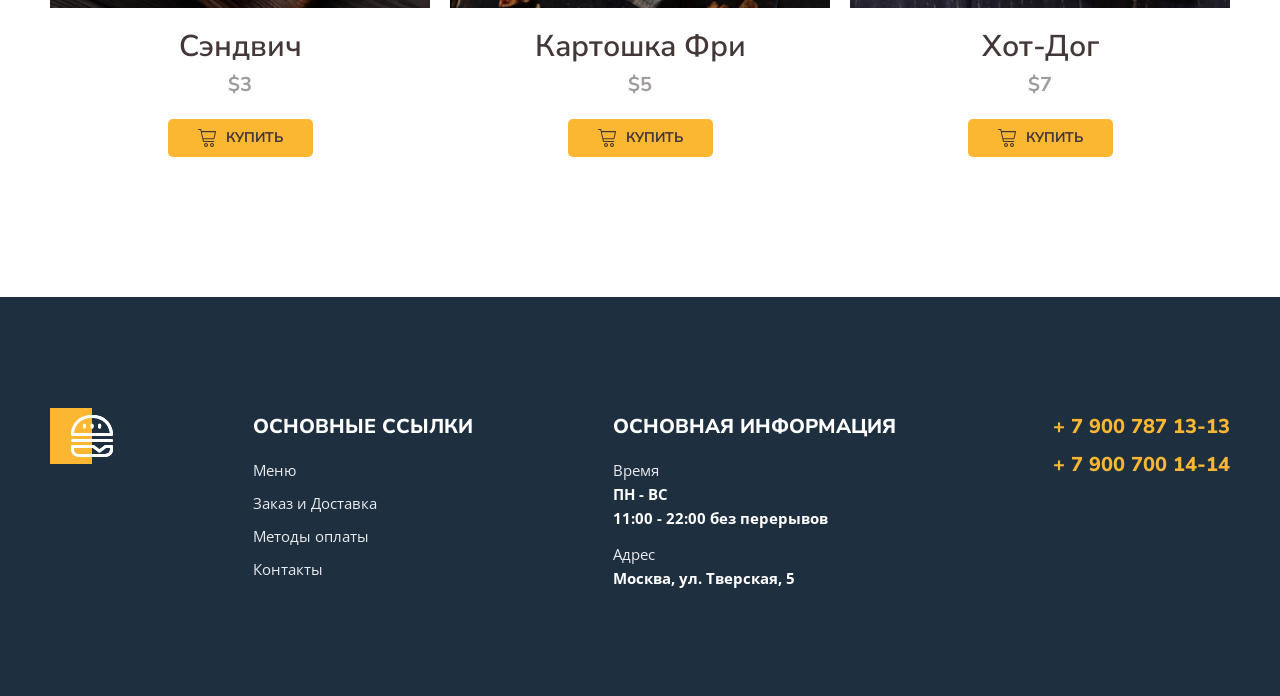
==== commit 0325c555: "Adaptive talets" ====
--- a/index.html
+++ b/index.html
@@ -81,25 +81,31 @@
               <div class="menu-thumb">
                 <img src="img/menu/01.jpg" alt="Острый бургер">
               </div>
-              <h3 class="menu-name">Острый бургер</h3>
-              <p class="menu-price">$26</p>
-              <button class="menu-btn" type="button">Купить</button>
+              <div class="menu-info">
+                <h3 class="menu-name">Острый бургер</h3>
+                <p class="menu-price">$26</p>
+                <button class="menu-btn" type="button">Купить</button>
+              </div>
             </div>
             <div class="menu-item">
               <div class="menu-thumb">
                 <img src="img/menu/02.jpg" alt="Гриль Бургер">
               </div>
-              <h3 class="menu-name">Гриль Бургер</h3>
-              <p class="menu-price">$16</p>
-              <button class="menu-btn" type="button">Купить</button>
+              <div class="menu-info">
+                <h3 class="menu-name">Гриль Бургер</h3>
+                <p class="menu-price">$16</p>
+                <button class="menu-btn" type="button">Купить</button>
+              </div>
             </div>
             <div class="menu-item">
               <div class="menu-thumb">
                 <img src="img/menu/03.jpg" alt="Бурег Гигант">
               </div>
-              <h3 class="menu-name">Бурег Гигант</h3>
-              <p class="menu-price">$37</p>
-              <button class="menu-btn" type="button">Купить</button>
+              <div class="menu-info">
+                <h3 class="menu-name">Бурег Гигант</h3>
+                <p class="menu-price">$37</p>
+                <button class="menu-btn" type="button">Купить</button>
+              </div>
             </div>
             <div class="menu-item">
               <div class="menu-thumb">
@@ -135,33 +141,40 @@
           <div class="menu-header">
             <h2 class="menu-title">Дополнительно</h2>
           </div>
-          <div class="menu-box menu-box--additional">
-            <div class="menu-item">
-              <div class="menu-thumb">
-                <img src="img/menu/add-01.jpg" alt="Сэндвич">
-              </div>
+        </div>
+        <div class="menu-box menu-box--additional">
+          <div class="menu-item">
+            <div class="menu-thumb">
+              <img src="img/menu/add-01.jpg" alt="Сэндвич">
+            </div>
+            <div class="menu-info">
               <h3 class="menu-name">Сэндвич</h3>
               <p class="menu-price">$3</p>
               <button class="menu-btn" type="button">Купить</button>
             </div>
-            <div class="menu-item">
-              <div class="menu-thumb">
-                <img src="img/menu/add-02.jpg" alt="Картошка Фри">
-              </div>
+          </div>
+          <div class="menu-item">
+            <div class="menu-thumb">
+              <img src="img/menu/add-02.jpg" alt="Картошка Фри">
+            </div>
+            <div class="menu-info">
               <h3 class="menu-name">Картошка Фри</h3>
               <p class="menu-price">$5</p>
               <button class="menu-btn" type="button">Купить</button>
             </div>
-            <div class="menu-item">
-              <div class="menu-thumb">
-                <img src="img/menu/add-03.jpg" alt="Хот-Дог">
-              </div>
+          </div>
+          <div class="menu-item">
+            <div class="menu-thumb">
+              <img src="img/menu/add-03.jpg" alt="Хот-Дог">
+            </div>
+            <div class="menu-info">
               <h3 class="menu-name">Хот-Дог</h3>
               <p class="menu-price">$7</p>
               <button class="menu-btn" type="button">Купить</button>
             </div>
           </div>
         </div>
+
       </div>
     </section>
   </main>
@@ -180,6 +193,8 @@
             <a class="footer-link" href="#">Методы оплаты</a>
             <a class="footer-link" href="contact.html">Контакты</a>
           </nav>
+          <a class="footer-tel _mobile" href="tel:+79007871313">+ 7 900 787 13-13</a>
+          <a class="footer-tel _mobile" href="tel:+79007001414">+ 7 900 700 14-14</a>
         </div>
         <div class="footer-item">
           <h3 class="footer-title">Основная информация</h3>
--- a/css/style.css
+++ b/css/style.css
@@ -93,7 +93,8 @@
 .header-wrapper {
   display: flex;
   align-items: center;
-  gap: 19.6rem;
+  /* gap: 19.6rem; */
+  gap: 5.6rem;
   padding: 2.6rem 0;
 }
 
@@ -109,6 +110,8 @@
   flex-grow: 1;
   display: flex;
   gap: 4.9rem;
+  margin-left: min(10vw, 14rem);
+  margin-right: min(10vw, 14rem);
 }
 
 .nav-link {
@@ -383,7 +386,7 @@
 
 .menu-thumb {
   width: 100%;
-  height: 43rem;
+  max-height: 43rem;
   overflow: hidden;
   margin-bottom: 2rem;
   /* position: relative; */
@@ -474,6 +477,7 @@
 
 .footer-wrapper {
   display: flex;
+  gap: 1.5rem;
   justify-content: space-between;
   padding-top: 11.1rem;
   padding-bottom: 10.6rem;
@@ -531,10 +535,15 @@
   color: rgba(var(--light-rgb), 0.9);
 }
 
+.footer-item:last-child {
+  flex-basis: 19.4rem;
+}
+
 .footer-tel {
   display: block;
   font-family: var(--nanito-sans);
   font-weight: 800;
+  text-align: right;
   font-size: 2rem;
   line-height: 1.9;
   text-transform: uppercase;
@@ -547,6 +556,10 @@
   color: var(--light);
 }
 
+.footer-tel._mobile {
+  display: none;
+}
+
 /*** PAGE CONTACTS ***/
 
 .contact {
@@ -667,4 +680,83 @@
 
 /*** MEDIA ***/
 
-@media;
+@media (max-width: 68em) {
+  .header-wrapper {
+    gap: 4rem;
+  }
+
+  .nav {
+    margin-left: 0;
+    margin-right: 0;
+    gap: min(3vw, 3rem);
+  }
+}
+
+@media (max-width: 48em) {
+  .header-wrapper {
+    gap: 4.5rem;
+  }
+
+  .logo {
+    width: 15rem;
+    height: 4.7rem;
+  }
+
+  .nav {
+    gap: 2.2rem;
+  }
+
+  .hero {
+    margin-bottom: 7.2rem;
+  }
+
+  .banner-wrapper {
+    padding-left: 4rem;
+    margin-bottom: 8rem;
+  }
+
+  .menu-box {
+    grid-template-columns: repeat(2, 1fr);
+    margin-bottom: 8.9rem;
+  }
+
+  .menu-box--additional .menu-item {
+    display: flex;
+    gap: 2rem;
+  }
+
+  .menu-box--additional .menu-info {
+    display: flex;
+    flex-direction: column;
+    flex-basis: 40%;
+    margin-top: 5.5rem;
+  }
+
+  .menu-box--additional .menu-thumb {
+    flex-basis: calc(60% + 2rem);
+    height: 26rem;
+    margin-bottom: 0;
+  }
+
+  .menu-box--additional {
+    grid-template-columns: 1fr;
+  }
+
+  .footer-wrapper {
+    padding-top: 5.9rem;
+    padding-bottom: 7.1rem;
+  }
+
+  .footer-item:last-child {
+    display: none;
+  }
+
+  .footer-tel._mobile {
+    display: block;
+    text-align: left;
+  }
+
+  .footer-nav {
+    margin-bottom: 1.3rem;
+  }
+}
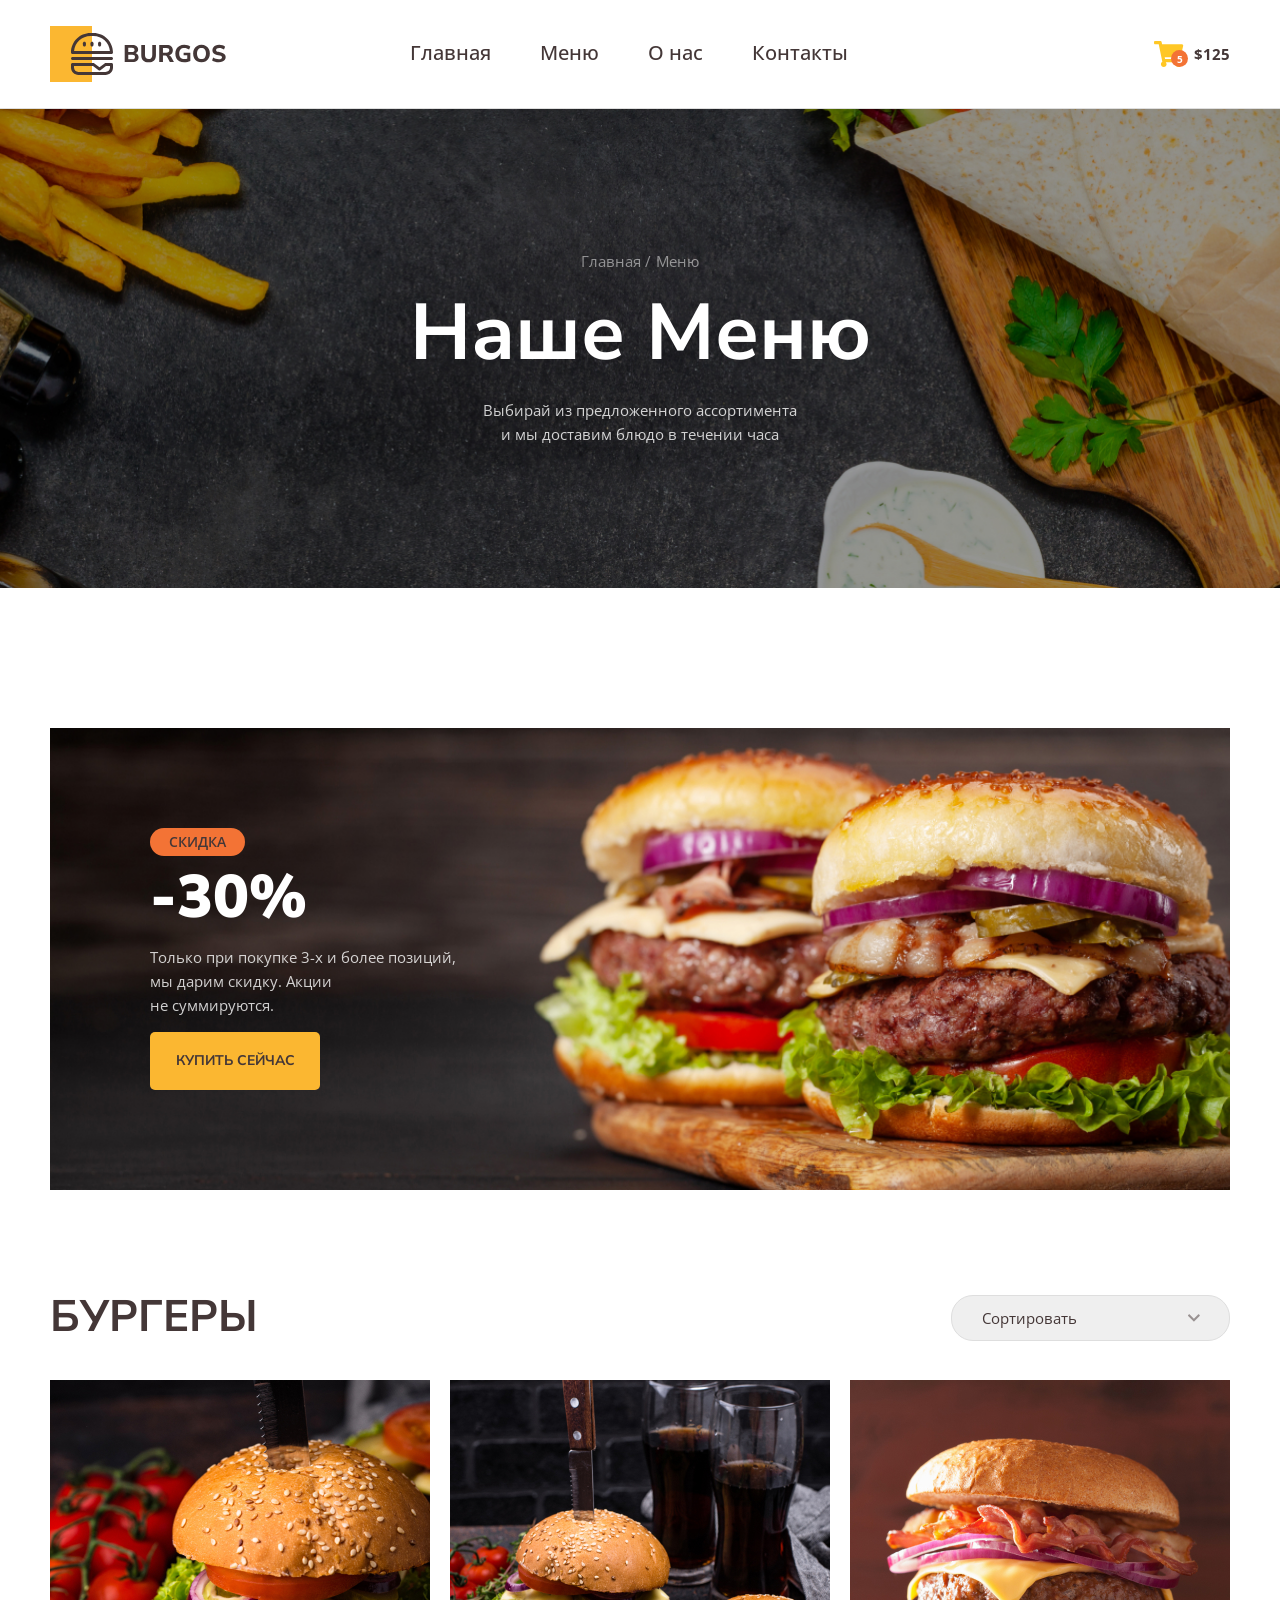
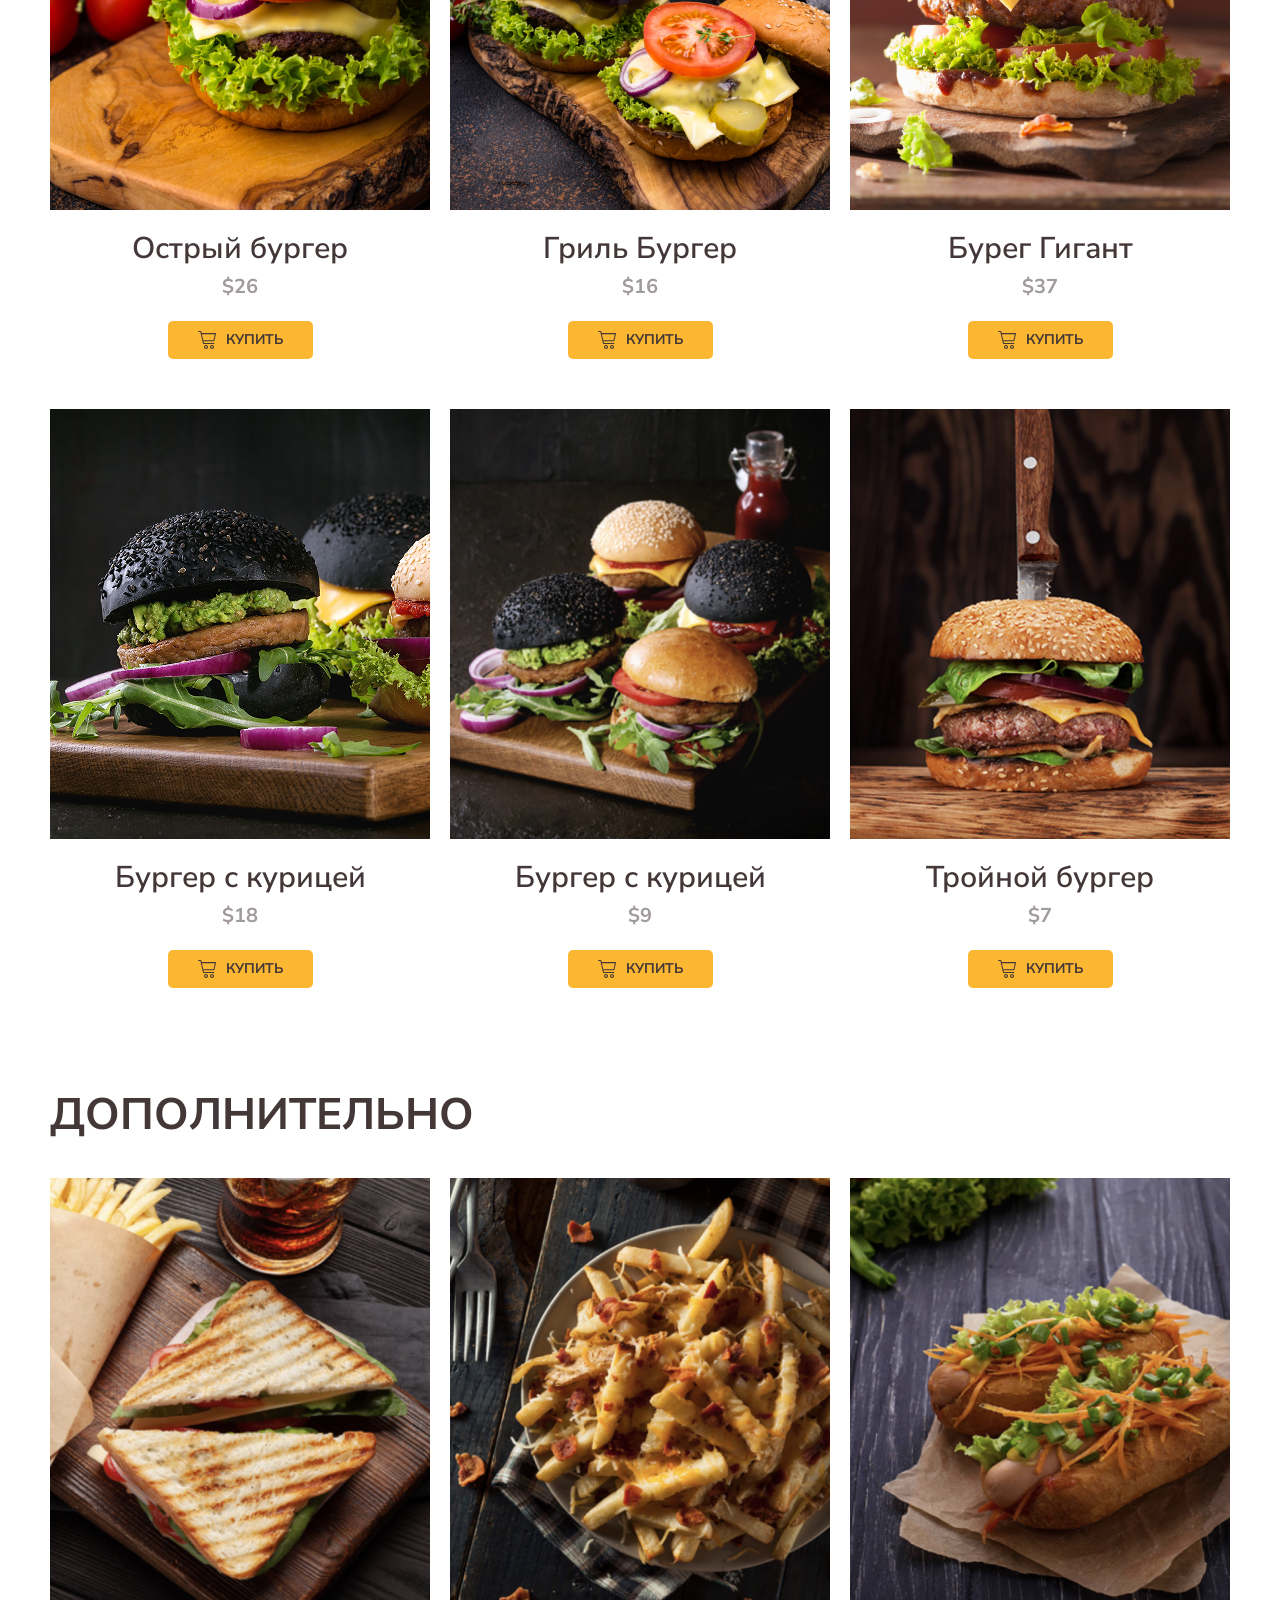
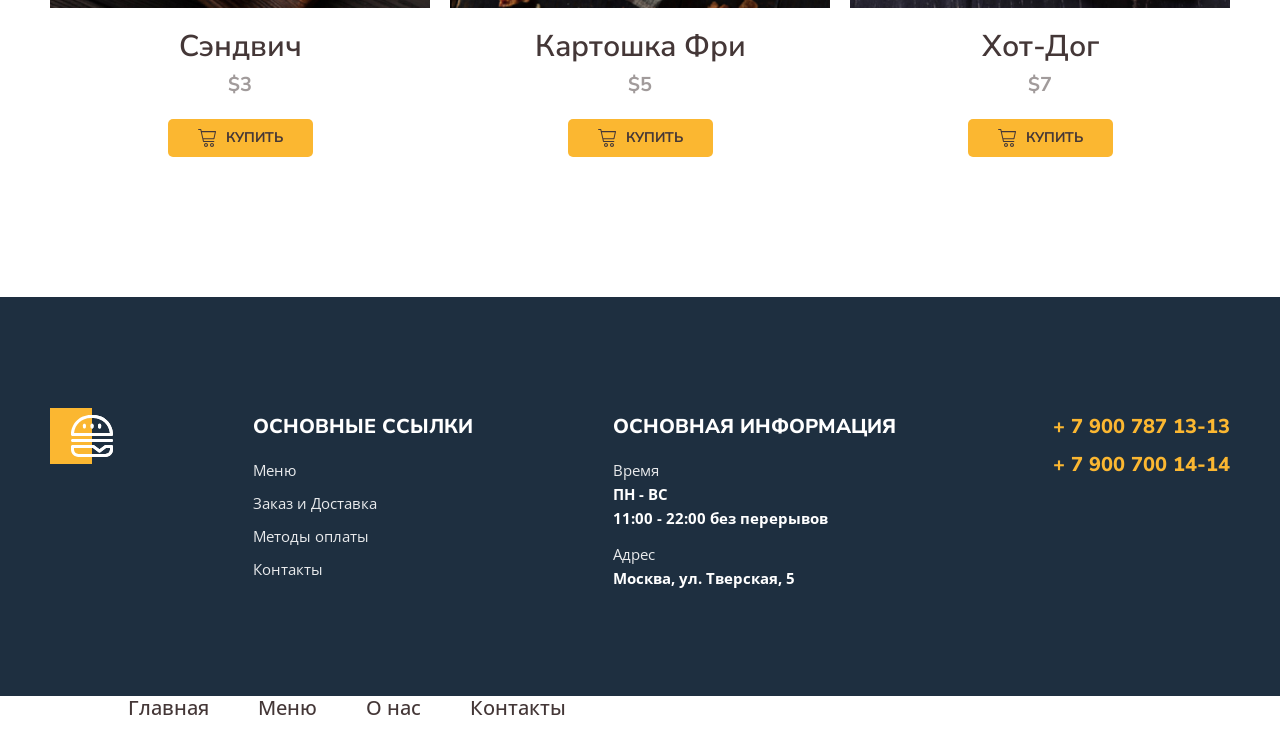
==== commit 43ff29e9: "mobile  adoptation - Header" ====
--- a/index.html
+++ b/index.html
@@ -11,16 +11,18 @@
     href="https://fonts.googleapis.com/css2?family=Nunito+Sans:ital,opsz,wght@0,6..12,200..1000;1,6..12,200..1000&family=Open+Sans:ital,wght@0,300..800;1,300..800&display=swap"
     rel="stylesheet">
   <link rel="stylesheet" href="css/style.css">
+  <link rel="stylesheet" href="css/media.css">
 </head>
 
 <body>
   <header class="header" id="headerTop">
     <div class="container">
       <div class="header-wrapper">
+        <button class="burger-menu" onclick="openModal()"></button>
         <div class="logo"></div>
         <nav class="nav">
           <a class="nav-link" href="#">Главная</a>
-          <a class="nav-link" href="#">Меню</a>
+          <a class="nav-link" href="#menuBurger">Меню</a>
           <a class="nav-link" href="#">О нас</a>
           <a class="nav-link" href="contact.html">Контакты</a>
         </nav>
@@ -219,6 +221,15 @@
   </footer>
 
   <a class="button-up hidden" id="btnUp" href="#headerTop">Наверх</a>
+  <div class="modal" id="modal">
+    <nav class="nav _modal">
+      <a class="nav-link" href="#">Главная</a>
+      <a class="nav-link" href="#menuBurger">Меню</a>
+      <a class="nav-link" href="#">О нас</a>
+      <a class="nav-link" href="contact.html">Контакты</a>
+    </nav>
+    <button class="modal-close" onclick="closeModal()"></button>
+  </div>
   <script src="js/main.js"></script>
 </body>
 
--- a/css/style.css
+++ b/css/style.css
@@ -52,6 +52,11 @@
   text-decoration: none;
 }
 
+button {
+  background-color: transparent;
+  border: none;
+}
+
 /*** GENERAL STYLES ***/
 
 :root {
@@ -98,6 +103,15 @@
   padding: 2.6rem 0;
 }
 
+.burger-menu {
+  display: none;
+  width: 3.4rem;
+  height: 2.2rem;
+  background-image: url(../img/burger-menu.svg);
+  background-repeat: no-repeat;
+  background-size: contain;
+}
+
 .logo {
   width: 17.6rem;
   height: 5.6rem;
@@ -136,6 +150,10 @@
   background-color: var(--accent-light);
 }
 
+.modal {
+  display: block;
+}
+
 .cart {
   display: flex;
   align-items: center;
@@ -174,7 +192,6 @@
 }
 
 .button-up {
-  border-color: transparent;
   border-radius: 5px;
   color: var(--dark);
   background-color: var(--accent-light);
@@ -317,7 +334,6 @@
   display: block;
   max-width: 17rem;
   max-height: 5.8rem;
-  border: none;
   border-radius: 5px;
   color: var(--dark);
   background-color: var(--accent-light);
@@ -432,7 +448,6 @@
   gap: 1rem;
 
   background-color: var(--accent-light);
-  border: none;
   border-radius: 5px;
   cursor: pointer;
 
@@ -677,86 +692,3 @@
   position: absolute;
   left: 0;
 }
-
-/*** MEDIA ***/
-
-@media (max-width: 68em) {
-  .header-wrapper {
-    gap: 4rem;
-  }
-
-  .nav {
-    margin-left: 0;
-    margin-right: 0;
-    gap: min(3vw, 3rem);
-  }
-}
-
-@media (max-width: 48em) {
-  .header-wrapper {
-    gap: 4.5rem;
-  }
-
-  .logo {
-    width: 15rem;
-    height: 4.7rem;
-  }
-
-  .nav {
-    gap: 2.2rem;
-  }
-
-  .hero {
-    margin-bottom: 7.2rem;
-  }
-
-  .banner-wrapper {
-    padding-left: 4rem;
-    margin-bottom: 8rem;
-  }
-
-  .menu-box {
-    grid-template-columns: repeat(2, 1fr);
-    margin-bottom: 8.9rem;
-  }
-
-  .menu-box--additional .menu-item {
-    display: flex;
-    gap: 2rem;
-  }
-
-  .menu-box--additional .menu-info {
-    display: flex;
-    flex-direction: column;
-    flex-basis: 40%;
-    margin-top: 5.5rem;
-  }
-
-  .menu-box--additional .menu-thumb {
-    flex-basis: calc(60% + 2rem);
-    height: 26rem;
-    margin-bottom: 0;
-  }
-
-  .menu-box--additional {
-    grid-template-columns: 1fr;
-  }
-
-  .footer-wrapper {
-    padding-top: 5.9rem;
-    padding-bottom: 7.1rem;
-  }
-
-  .footer-item:last-child {
-    display: none;
-  }
-
-  .footer-tel._mobile {
-    display: block;
-    text-align: left;
-  }
-
-  .footer-nav {
-    margin-bottom: 1.3rem;
-  }
-}
--- a/css/media.css
+++ b/css/media.css
@@ -0,0 +1,174 @@
+/*** MEDIA ***/
+
+/* 1088px */
+
+@media (max-width: 68em) {
+  /* HEADER */
+
+  .header-wrapper {
+    gap: 4rem;
+  }
+
+  .nav {
+    margin-left: 0;
+    margin-right: 0;
+    gap: min(3vw, 3rem);
+  }
+}
+
+/* 768px */
+
+@media (max-width: 48em) {
+  /* HEADER */
+
+  .header-wrapper {
+    gap: 4.5rem;
+  }
+
+  .logo {
+    width: 15rem;
+    height: 4.7rem;
+  }
+
+  .nav {
+    gap: 2.2rem;
+  }
+
+  /* HERO */
+
+  .hero {
+    margin-bottom: 7.2rem;
+  }
+
+  /* BANNER */
+
+  .banner-wrapper {
+    padding-left: 4rem;
+    margin-bottom: 8rem;
+  }
+
+  /* MENU */
+
+  .menu-box {
+    grid-template-columns: repeat(2, 1fr);
+    margin-bottom: 8.9rem;
+  }
+
+  .menu-box--additional .menu-item {
+    display: flex;
+    gap: 2rem;
+  }
+
+  /* MENU ADDITIONAL */
+
+  .menu-box--additional .menu-info {
+    display: flex;
+    flex-direction: column;
+    flex-basis: 40%;
+    margin-top: 5.5rem;
+  }
+
+  .menu-box--additional .menu-thumb {
+    flex-basis: calc(60% + 2rem);
+    height: 26rem;
+    margin-bottom: 0;
+  }
+
+  .menu-box--additional {
+    grid-template-columns: 1fr;
+  }
+
+  /* FOOTER */
+
+  .footer-wrapper {
+    padding-top: 5.9rem;
+    padding-bottom: 7.1rem;
+  }
+
+  .footer-item:last-child {
+    display: none;
+  }
+
+  .footer-tel._mobile {
+    display: block;
+    text-align: left;
+  }
+
+  .footer-nav {
+    margin-bottom: 1.3rem;
+  }
+}
+
+/* 720px */
+
+@media (max-width: 45em) {
+  /* HEADER */
+
+  .header-wrapper {
+    gap: 2.1rem;
+    padding: 2rem 0;
+  }
+
+  .burger-menu {
+    display: block;
+    cursor: pointer;
+  }
+
+  .logo {
+    width: 11.6rem;
+    height: 3.7rem;
+    flex-grow: 1;
+  }
+
+  .nav {
+    display: none;
+  }
+
+  .nav-link:after {
+    display: none;
+  }
+
+  .nav._modal {
+    display: flex;
+    flex-direction: column;
+    align-items: center;
+  }
+
+  .modal {
+    width: 100%;
+    max-width: 44rem;
+    background-color: #fff8dc;
+    padding: 4rem 1.5rem;
+    position: absolute;
+    top: -40rem;
+    right: 0;
+    left: 0;
+    margin: 0 auto;
+    transition: all 0.3s;
+  }
+
+  .modal-close {
+    display: block;
+    background-image: url(../img/burger-menu-close.svg);
+    background-repeat: no-repeat;
+    background-size: contain;
+    width: 2.2rem;
+    height: 2.2rem;
+    cursor: pointer;
+
+    position: absolute;
+    top: 2rem;
+    right: 2rem;
+  }
+
+  /* HERO */
+
+  .hero {
+    padding: 5.5rem 0;
+    margin-bottom: 3.3rem;
+  }
+
+  .breadcrumbs {
+    font-size: 1.4rem;
+  }
+}
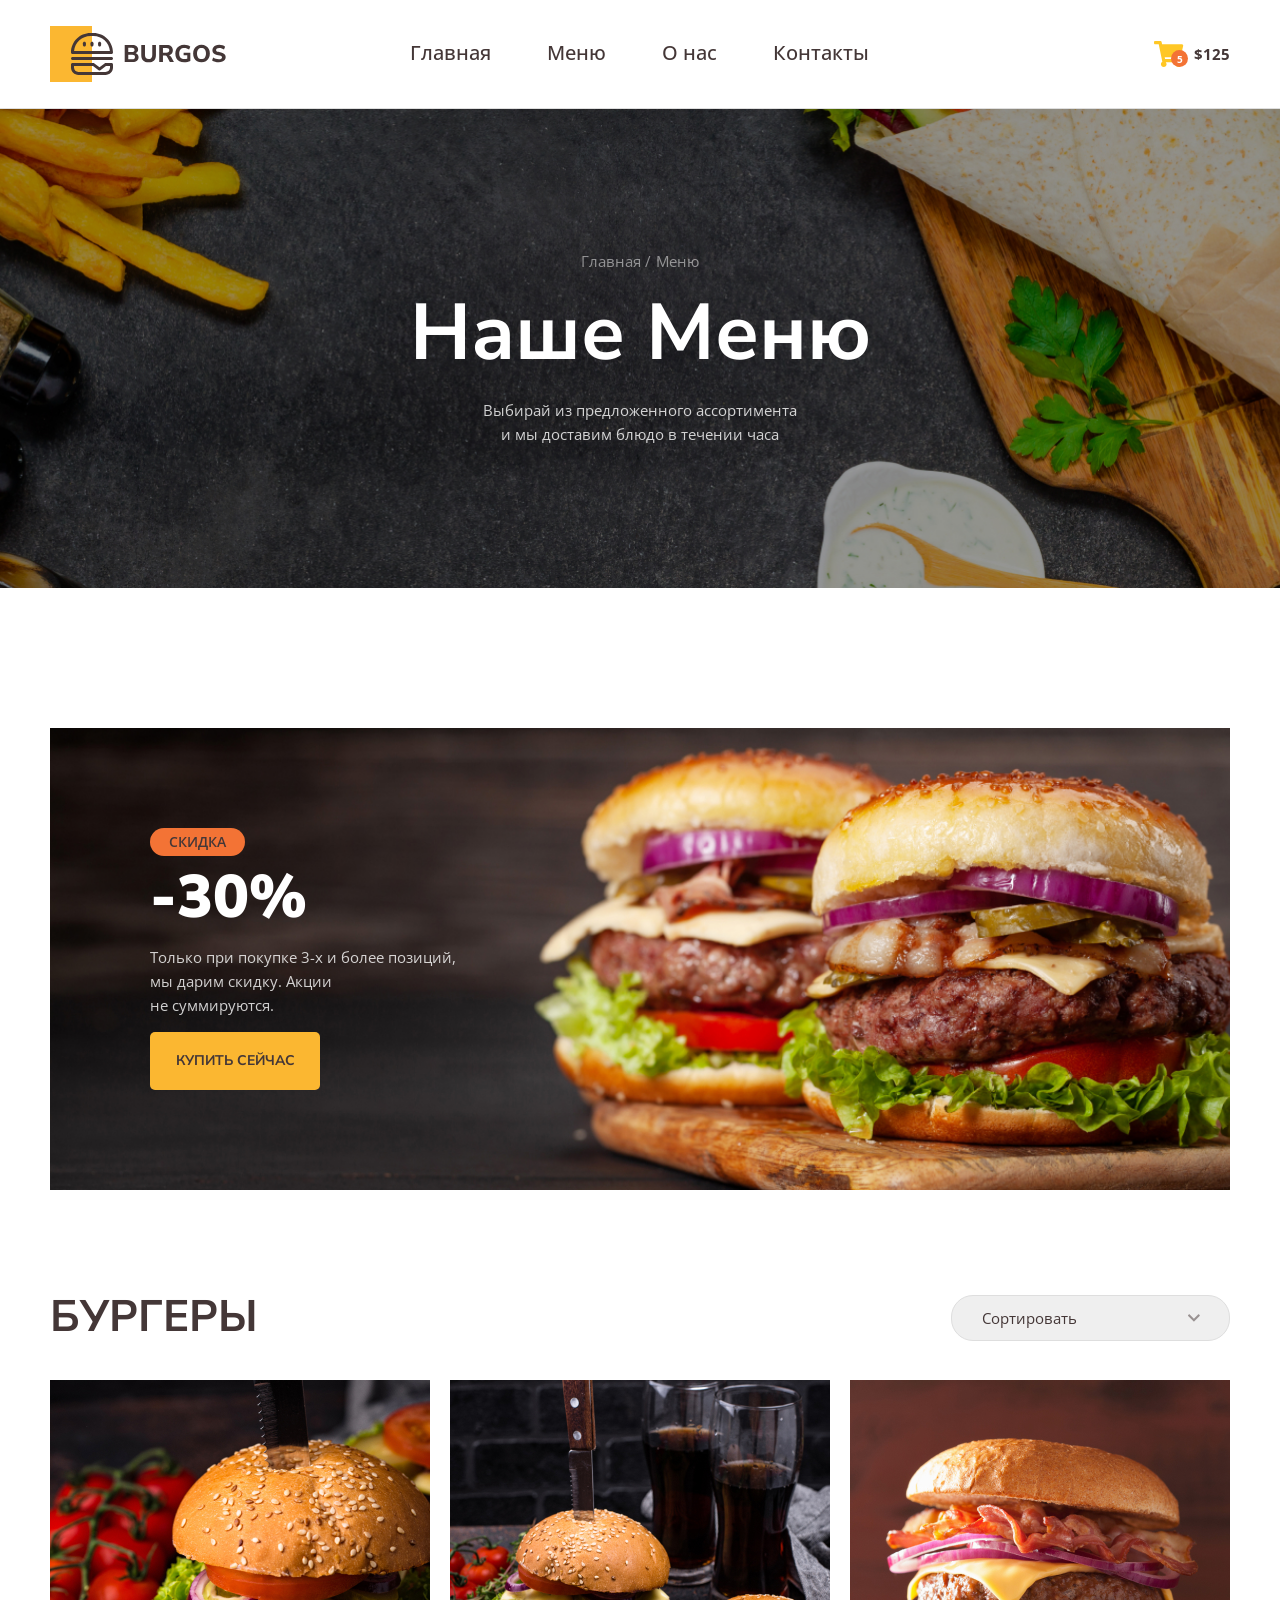
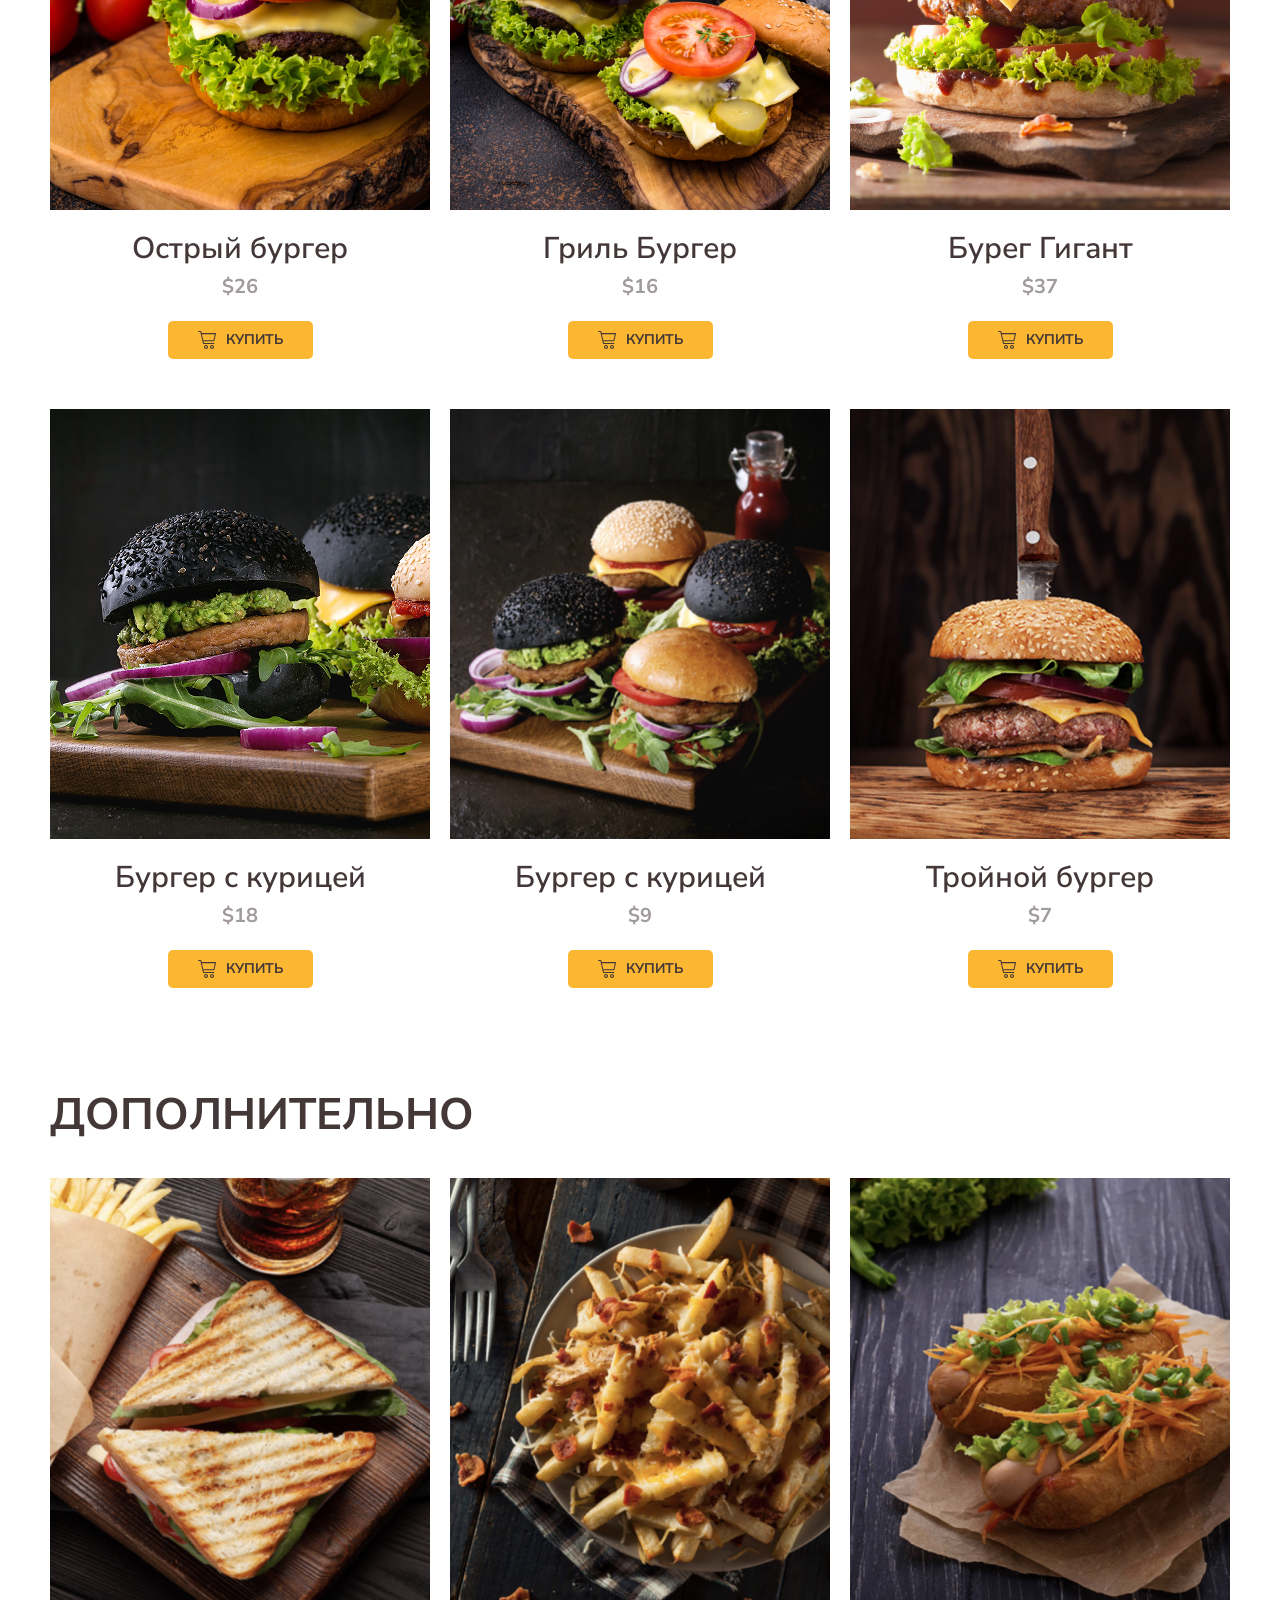
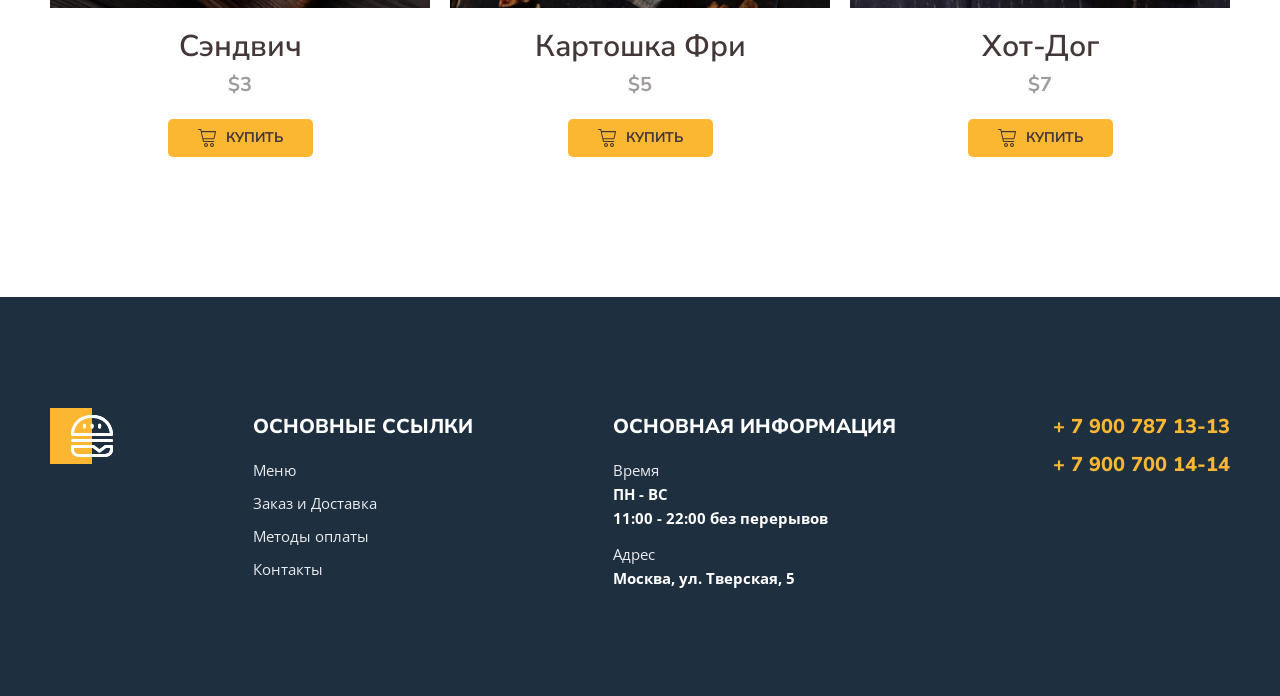
==== commit b45249e3: "Adaptive mobile" ====
--- a/index.html
+++ b/index.html
@@ -145,7 +145,7 @@
           </div>
         </div>
         <div class="menu-box menu-box--additional">
-          <div class="menu-item">
+          <div class="menu-item _additionaly">
             <div class="menu-thumb">
               <img src="img/menu/add-01.jpg" alt="Сэндвич">
             </div>
@@ -155,27 +155,27 @@
               <button class="menu-btn" type="button">Купить</button>
             </div>
           </div>
-          <div class="menu-item">
-            <div class="menu-thumb">
-              <img src="img/menu/add-02.jpg" alt="Картошка Фри">
-            </div>
-            <div class="menu-info">
-              <h3 class="menu-name">Картошка Фри</h3>
-              <p class="menu-price">$5</p>
-              <button class="menu-btn" type="button">Купить</button>
-            </div>
-          </div>
-          <div class="menu-item">
-            <div class="menu-thumb">
-              <img src="img/menu/add-03.jpg" alt="Хот-Дог">
-            </div>
-            <div class="menu-info">
-              <h3 class="menu-name">Хот-Дог</h3>
-              <p class="menu-price">$7</p>
-              <button class="menu-btn" type="button">Купить</button>
-            </div>
-          </div>
-        </div>
+          <div class="menu-item _additionaly"">
+            <div class=" menu-thumb">
+            <img src="img/menu/add-02.jpg" alt="Картошка Фри">
+          </div>
+          <div class="menu-info">
+            <h3 class="menu-name">Картошка Фри</h3>
+            <p class="menu-price">$5</p>
+            <button class="menu-btn" type="button">Купить</button>
+          </div>
+        </div>
+        <div class="menu-item _additionaly"">
+            <div class=" menu-thumb">
+          <img src="img/menu/add-03.jpg" alt="Хот-Дог">
+        </div>
+        <div class="menu-info">
+          <h3 class="menu-name">Хот-Дог</h3>
+          <p class="menu-price">$7</p>
+          <button class="menu-btn" type="button">Купить</button>
+        </div>
+      </div>
+      </div>
 
       </div>
     </section>
--- a/css/style.css
+++ b/css/style.css
@@ -123,9 +123,8 @@
 .nav {
   flex-grow: 1;
   display: flex;
-  gap: 4.9rem;
+  gap: 5.6rem;
   margin-left: min(10vw, 14rem);
-  margin-right: min(10vw, 14rem);
 }
 
 .nav-link {
@@ -151,7 +150,7 @@
 }
 
 .modal {
-  display: block;
+  display: none;
 }
 
 .cart {
@@ -388,6 +387,11 @@
   line-height: 1.6;
   color: var(--dark);
   padding: 1rem 3rem;
+}
+
+.menu-select:focus {
+  border: 1px solid var(--line);
+  outline: none;
 }
 
 .menu-box {
--- a/css/media.css
+++ b/css/media.css
@@ -11,7 +11,6 @@
 
   .nav {
     margin-left: 0;
-    margin-right: 0;
     gap: min(3vw, 3rem);
   }
 }
@@ -61,14 +60,14 @@
 
   /* MENU ADDITIONAL */
 
-  .menu-box--additional .menu-info {
+  .menu-item._additionaly .menu-info {
     display: flex;
     flex-direction: column;
     flex-basis: 40%;
     margin-top: 5.5rem;
   }
 
-  .menu-box--additional .menu-thumb {
+  .menu-item._additionaly .menu-thumb {
     flex-basis: calc(60% + 2rem);
     height: 26rem;
     margin-bottom: 0;
@@ -76,6 +75,7 @@
 
   .menu-box--additional {
     grid-template-columns: 1fr;
+    margin-bottom: 14rem;
   }
 
   /* FOOTER */
@@ -135,6 +135,7 @@
   }
 
   .modal {
+    display: block;
     width: 100%;
     max-width: 44rem;
     background-color: #fff8dc;
@@ -171,4 +172,133 @@
   .breadcrumbs {
     font-size: 1.4rem;
   }
+
+  .hero-title {
+    font-size: 3.8rem;
+    margin: 2.2rem 0 0.8rem 0;
+  }
+
+  .hero-description {
+    max-width: 25.8rem;
+    font-size: 1.2rem;
+    line-height: 1.67;
+  }
+
+  /* BANNER */
+
+  .banner-wrapper {
+    padding: 3.5rem 0 3.5rem 1.7rem;
+    margin-bottom: 5rem;
+  }
+
+  .banner-description {
+    max-width: 22.2rem;
+    font-size: 1.4rem;
+    line-height: 1.6;
+    margin-bottom: 1.3rem;
+  }
+
+  .banner-btn {
+    max-width: 19.7rem;
+  }
+
+  /* MENU */
+
+  .menu-header {
+    margin-bottom: 2.4rem;
+  }
+
+  .menu-box {
+    row-gap: 2.4rem;
+    margin-bottom: 5rem;
+  }
+
+  .menu-title {
+    font-size: 2.7rem;
+    line-height: 2.07;
+  }
+
+  .menu-select {
+    flex-basis: 13.6rem;
+    font-size: 1.2rem;
+    line-height: 2;
+    padding: 0.8rem 1.2rem 0.8rem 1.5rem;
+  }
+
+  .menu-thumb {
+    height: 50vw;
+    margin-bottom: 0.7rem;
+  }
+
+  .menu-name {
+    font-size: 1.3rem;
+    font-weight: 700;
+    line-height: 1.54;
+    margin-bottom: 0;
+  }
+
+  .menu-price {
+    font-size: 1.2rem;
+    line-height: 2.33;
+    margin-bottom: 0.7rem;
+  }
+
+  .menu-btn {
+    padding-right: 2.2rem;
+  }
+
+  /* MENU ADDITIONAL */
+
+  .menu-box--additional {
+    margin-bottom: 8rem;
+  }
+
+  .menu-item._additionaly .menu-info {
+    margin-top: 2.5rem;
+  }
 }
+
+/* 448px */
+
+@media (max-width: 28em) {
+  /* MENU ADDITIONAL */
+
+  .menu-item._additionaly .menu-thumb {
+    flex-basis: calc(100% - 13rem - 2rem);
+    height: 38vw;
+  }
+
+  .menu-item._additionaly .menu-info {
+    flex-basis: 13rem;
+  }
+
+  .footer-wrapper {
+    flex-direction: column;
+    gap: 3.3rem;
+    padding: 6.1rem 0;
+    position: relative;
+  }
+
+  .footer-logo {
+    margin-bottom: 0.8rem;
+  }
+
+  .footer-title {
+    font-size: 1.8rem;
+    line-height: 2.1;
+  }
+
+  .footer-nav {
+    margin-bottom: 0;
+  }
+
+  .footer-tel._mobile {
+    position: absolute;
+    top: 5.1rem;
+    right: 0;
+  }
+
+  .footer-tel._mobile:last-child {
+    top: 8.9rem;
+  }
+}
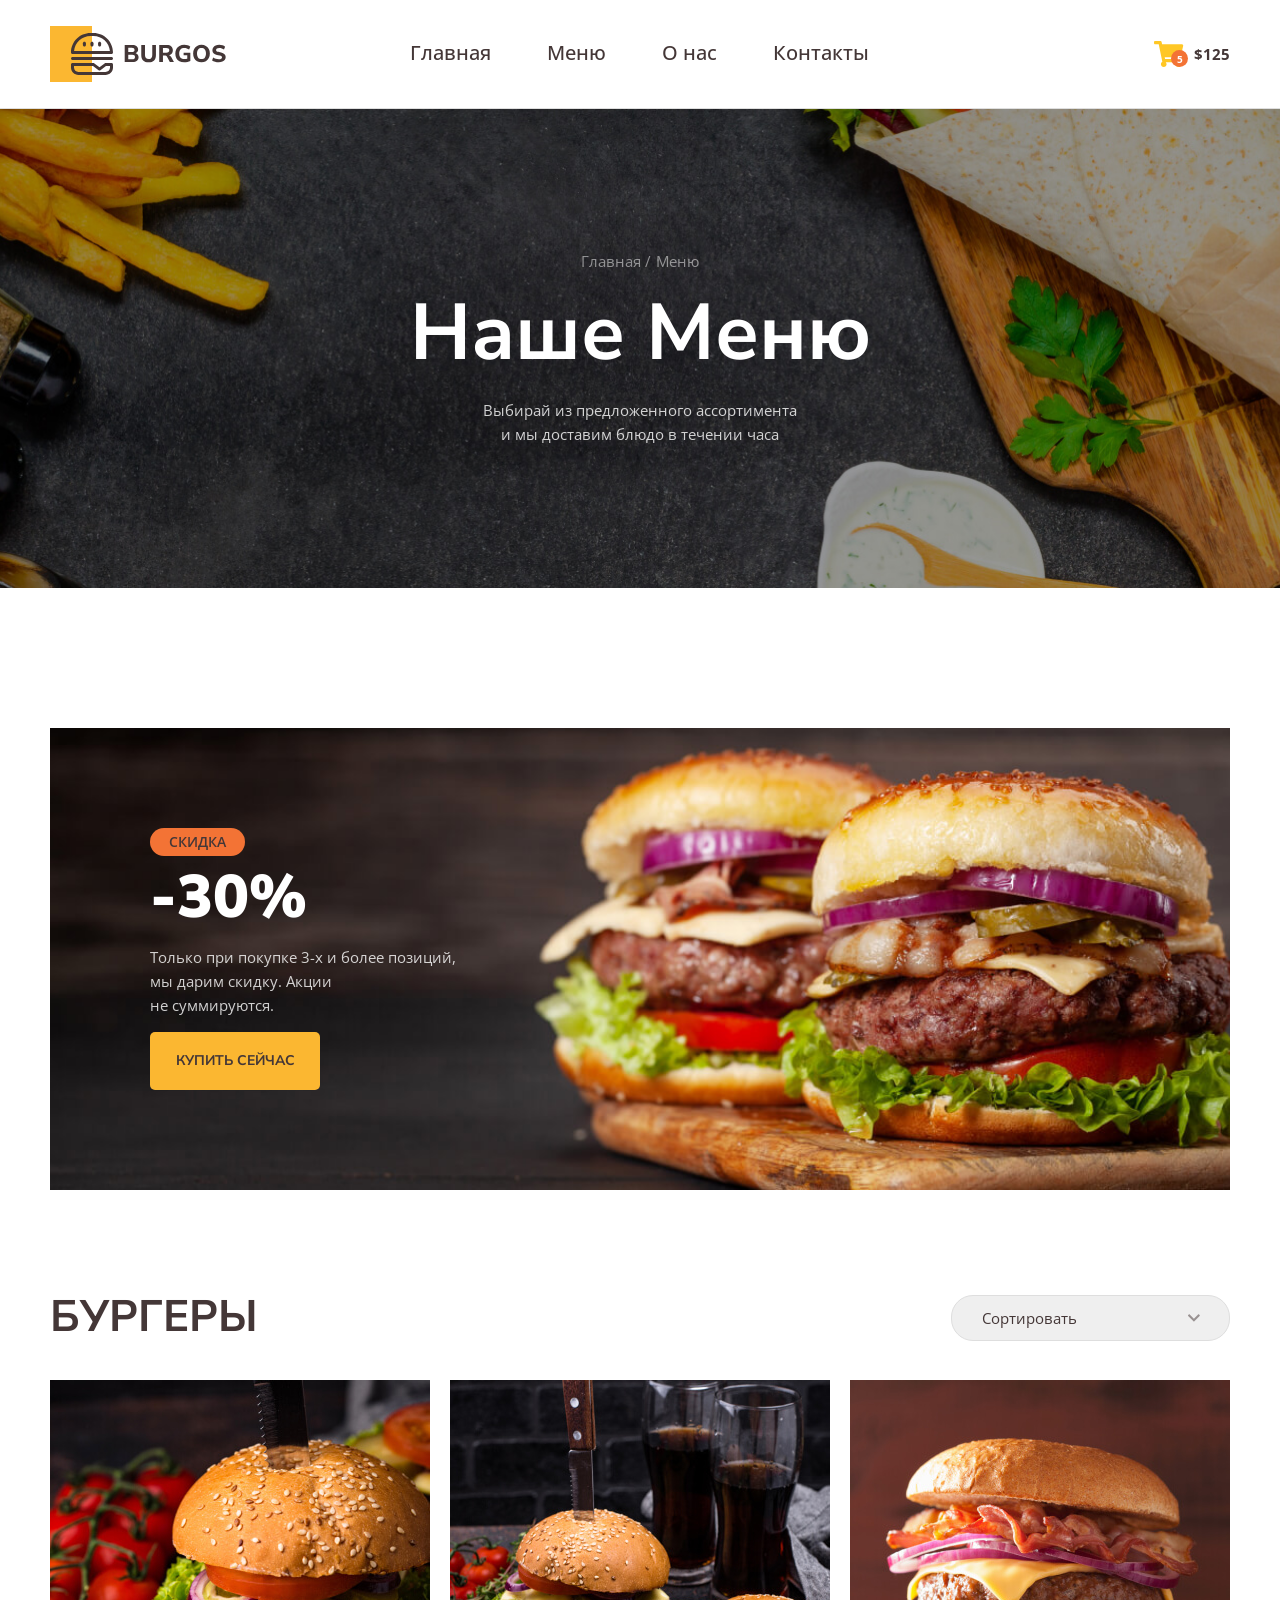
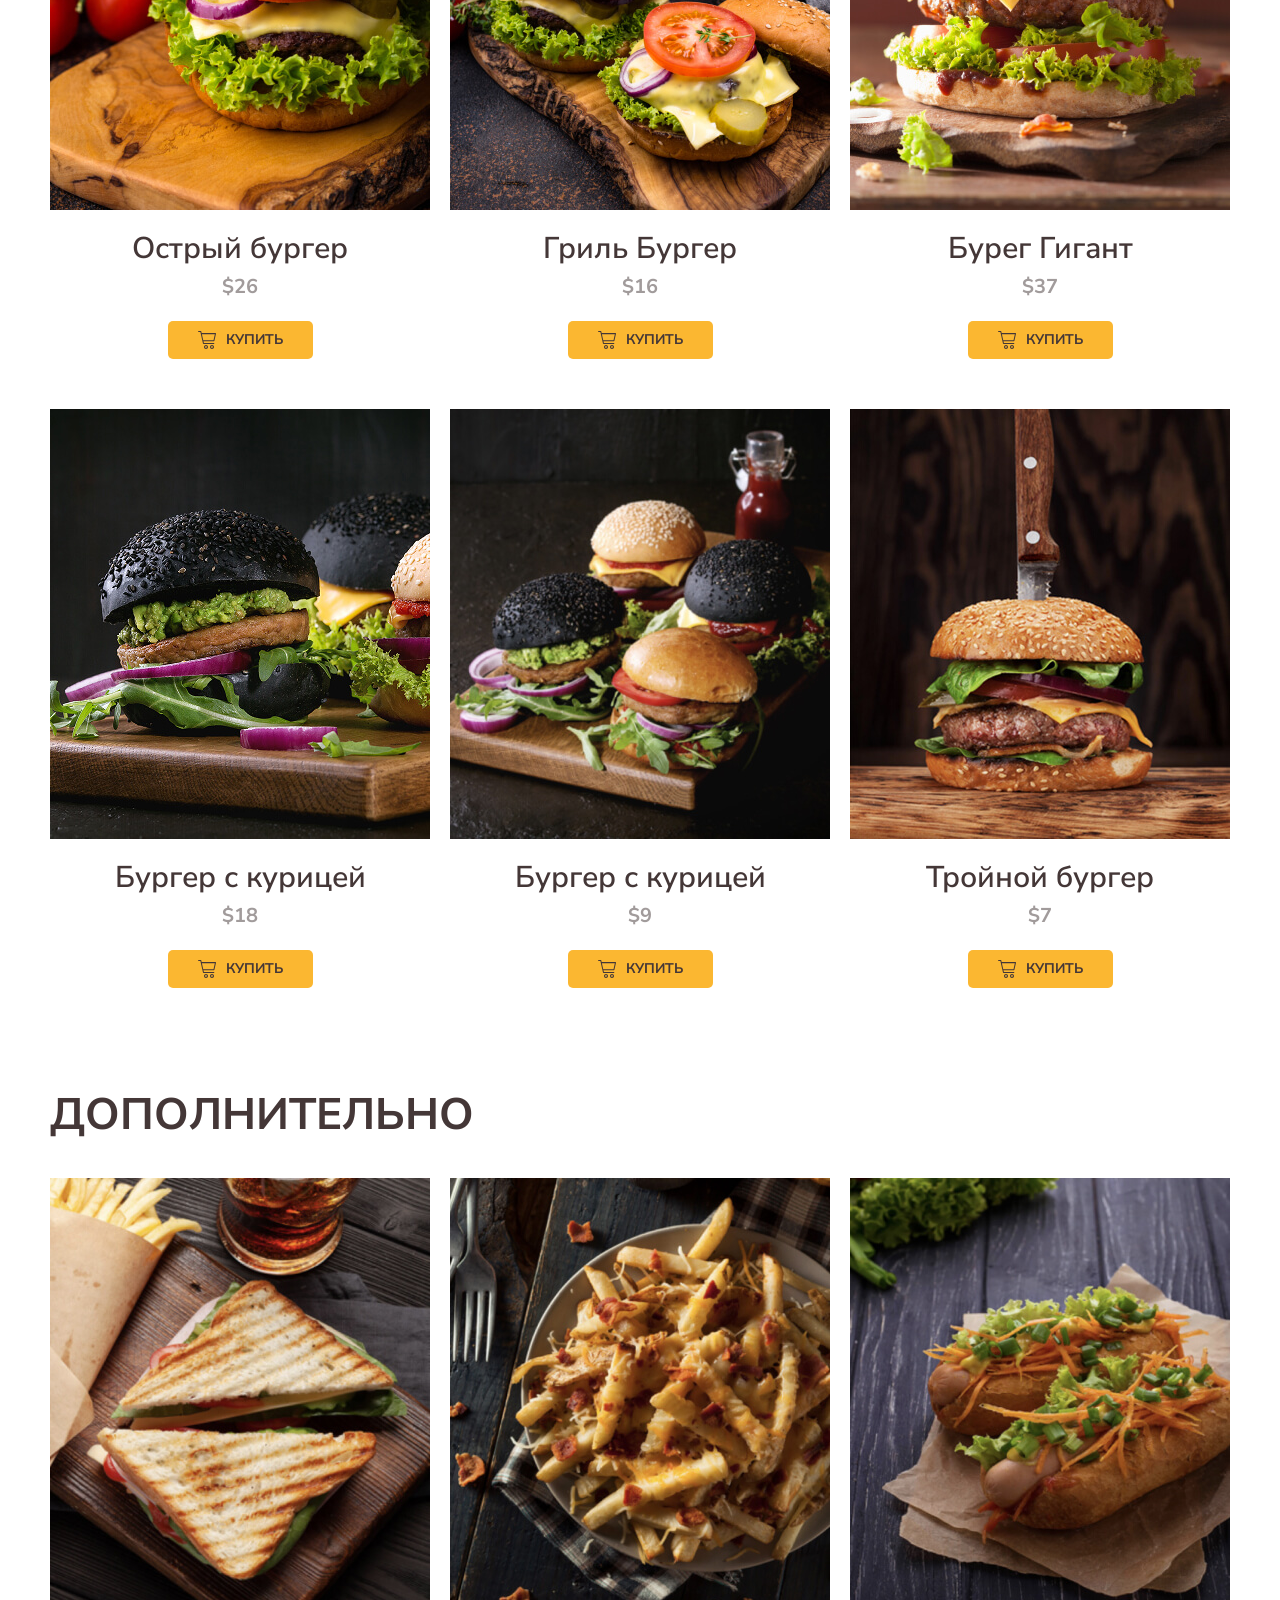
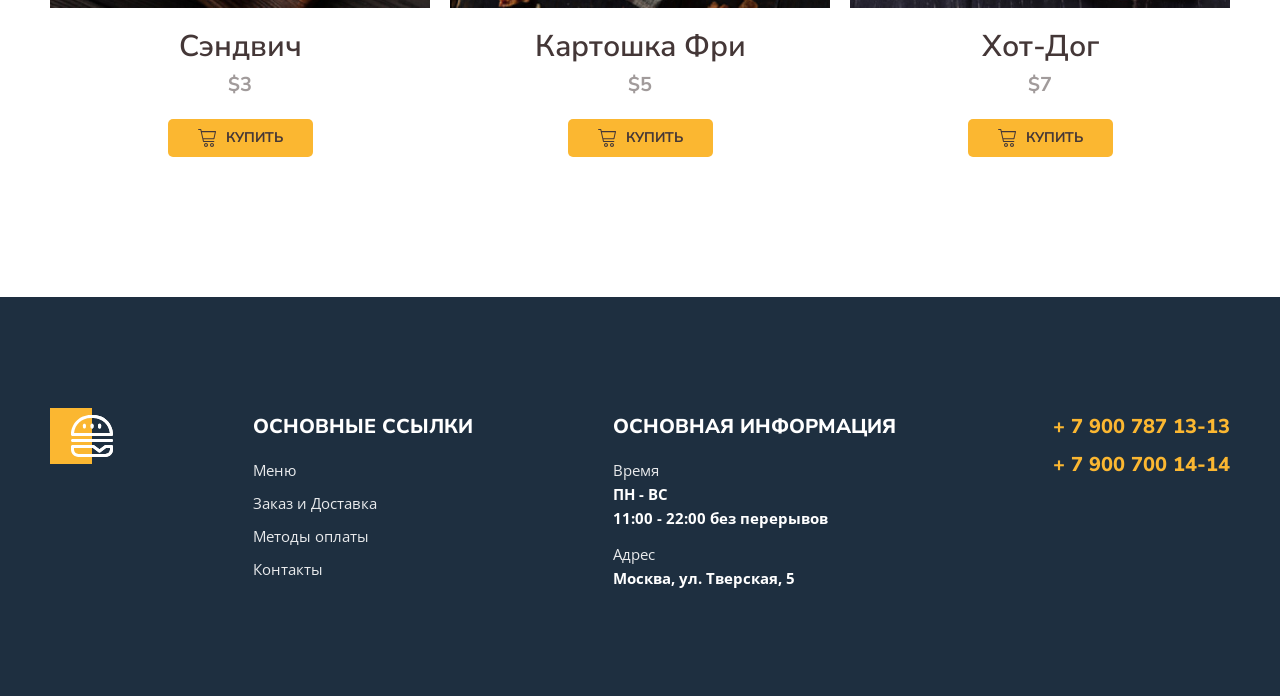
==== commit a212f7c4: "Final -optimisation index ad add favicon" ====
--- a/index.html
+++ b/index.html
@@ -10,6 +10,7 @@
   <link
     href="https://fonts.googleapis.com/css2?family=Nunito+Sans:ital,opsz,wght@0,6..12,200..1000;1,6..12,200..1000&family=Open+Sans:ital,wght@0,300..800;1,300..800&display=swap"
     rel="stylesheet">
+  <link rel="icon" type="image/svg+xml" href="img/favicon.svg">
   <link rel="stylesheet" href="css/style.css">
   <link rel="stylesheet" href="css/media.css">
 </head>
@@ -155,27 +156,27 @@
               <button class="menu-btn" type="button">Купить</button>
             </div>
           </div>
-          <div class="menu-item _additionaly"">
+          <div class="menu-item _additionaly">
             <div class=" menu-thumb">
-            <img src="img/menu/add-02.jpg" alt="Картошка Фри">
-          </div>
-          <div class="menu-info">
-            <h3 class="menu-name">Картошка Фри</h3>
-            <p class="menu-price">$5</p>
-            <button class="menu-btn" type="button">Купить</button>
-          </div>
-        </div>
-        <div class="menu-item _additionaly"">
+              <img src="img/menu/add-02.jpg" alt="Картошка Фри">
+            </div>
+            <div class="menu-info">
+              <h3 class="menu-name">Картошка Фри</h3>
+              <p class="menu-price">$5</p>
+              <button class="menu-btn" type="button">Купить</button>
+            </div>
+          </div>
+          <div class="menu-item _additionaly">
             <div class=" menu-thumb">
-          <img src="img/menu/add-03.jpg" alt="Хот-Дог">
-        </div>
-        <div class="menu-info">
-          <h3 class="menu-name">Хот-Дог</h3>
-          <p class="menu-price">$7</p>
-          <button class="menu-btn" type="button">Купить</button>
-        </div>
-      </div>
-      </div>
+              <img src="img/menu/add-03.jpg" alt="Хот-Дог">
+            </div>
+            <div class="menu-info">
+              <h3 class="menu-name">Хот-Дог</h3>
+              <p class="menu-price">$7</p>
+              <button class="menu-btn" type="button">Купить</button>
+            </div>
+          </div>
+        </div>
 
       </div>
     </section>
